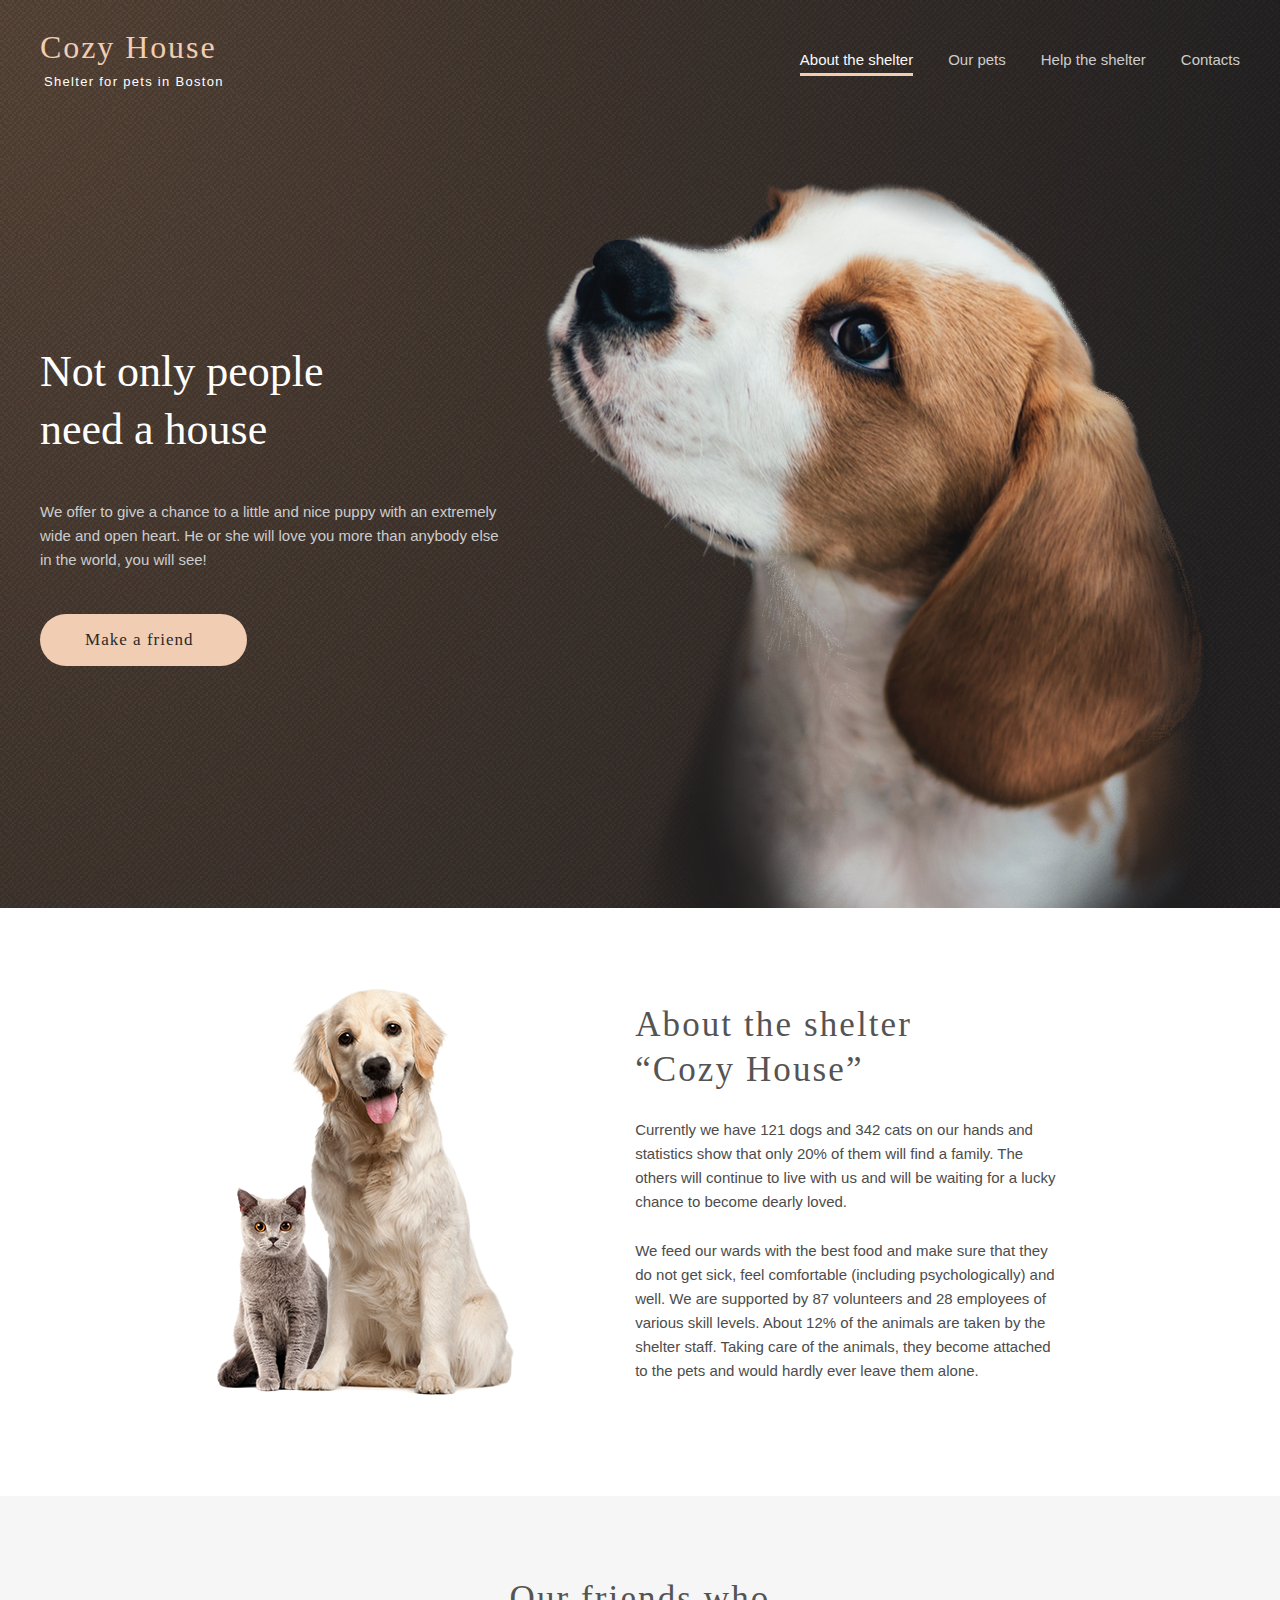
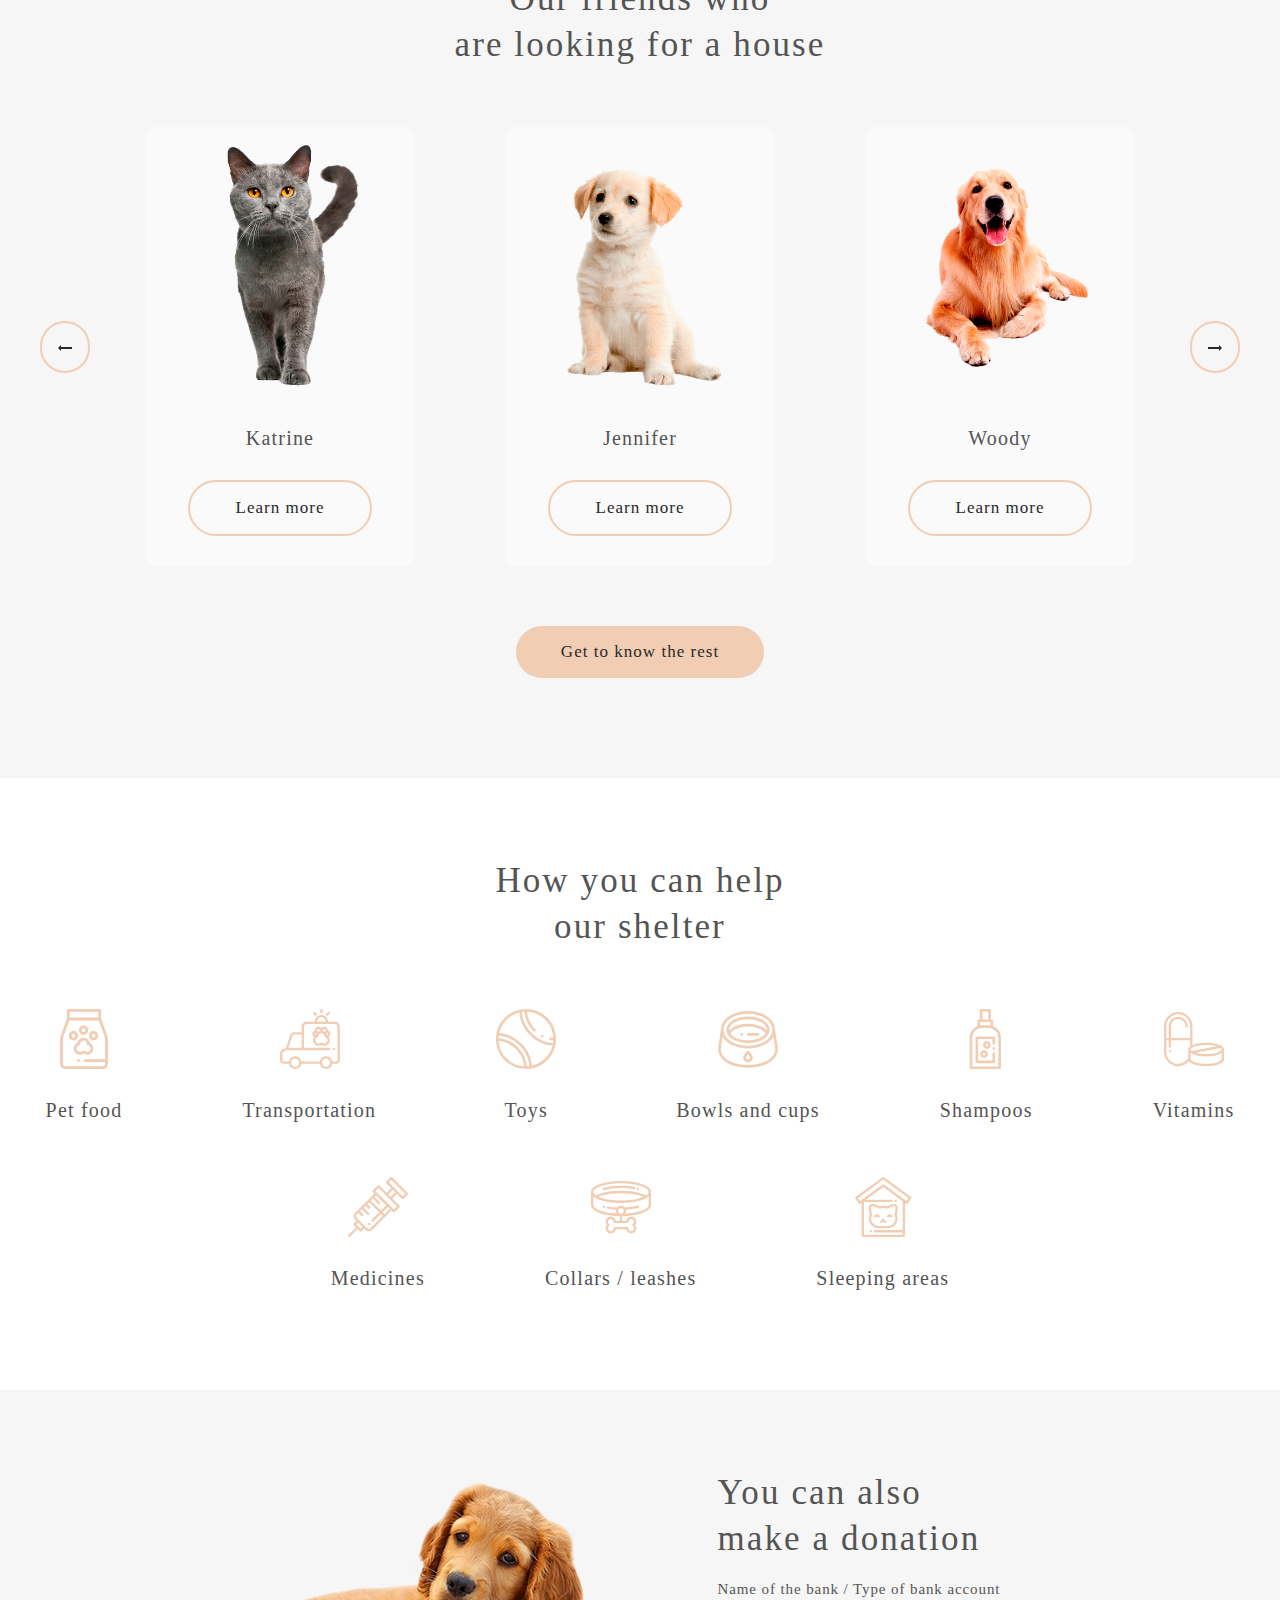
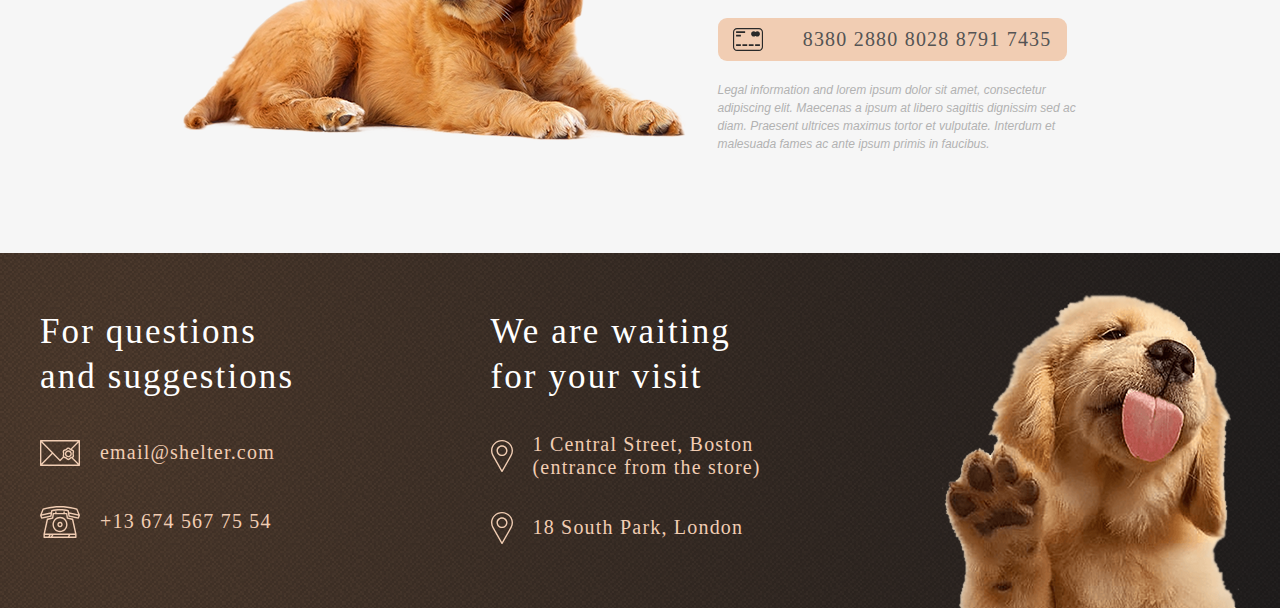
==== shelter/pages/main/index.html @ 2d8d52f0 "feat: add popup implementation" ====
<!DOCTYPE html>
<html lang="en">
  <head>
  	<meta charset="UTF-8">
    <meta http-equiv="X-UA-Compatible" content="IE=edge">
		<meta name="viewport" content="width=device-width, initial-scale=1.0">
		<title>Shelter</title>
		<link rel="stylesheet" href="./style.css">
		<link rel="icon" href="../../assets/icons/favicon-pets.ico">
	</head>
	<body>
		<div class="gradient__wrapper">
			<header class="header">
				<div class="wrapper">
					<div class="header__body">
						<div class="header__logo">
              <a href="#!" class="header__logo-link">
                <h1 class="header__title">Cozy House</h1>
                <p class="header__subtitle">Shelter for pets in Boston</p>
              </a>
						</div>
						<nav class="header__menu">
							<ul class="menu-list">
								<li class="menu__item">
									<a href="#" class="menu__link active">About the shelter</a>
								</li>
								<li class="menu__item">
									<a href="../pets/index.html" class="menu__link">Our pets</a>
								</li>
								<li class="menu__item">
									<a href="#help" class="menu__link">Help the shelter</a>
								</li>
								<li class="menu__item">
									<a href="#contacts" class="menu__link">Contacts</a>
								</li>
							</ul>
						</nav>
            <div class="header__burger">
              <span class="burger__line burger__line_first"></span>
              <span class="burger__line burger__line_second"></span>
              <span class="burger__line burger__line_third"></span>
            </div>
					</div>
				</div>
			</header>
      <section class="not-only">
        <div class="wrapper">
          <div class="not-only__body">
            <div class="not-only__content">
              <h2 class="not-only__title">Not only people<br>need a house</h2>
              <p class="not-only__descr">We offer to give a chance to a little and nice puppy with an extremely wide and open heart. 
                He or she will love you more than anybody else in the world, you will see!</p>
                <a href="#our-friends" class="not-only__button btn-link">Make a friend</a>
            </div>
            <img src="../../assets/images/not-only-puppy.png" alt="not-only-puppy" class="not-only__picture">
          </div>
        </div>
      </section>
    </div>	
		<section class="about">
			<div class="wrapper">
        <div class="about__body">
          <img src="../../assets/images/about-pets.png" alt="about-pets" class="about__picture">
          <div class="about__content">
            <h3 class="about__title">About the shelter<br>“Cozy House”</h3>
            <p class="about__descr first">Currently we have 121 dogs and 342 cats on our hands and statistics show that only 20% of them will find a family. The others will continue to live with us and will be waiting for a lucky chance to become dearly loved.</p>
            <p class="about__descr second">We feed our wards with the best food and make sure that they do not get sick, feel comfortable (including psychologically) and well. We are supported by 87 volunteers and 28 employees of various skill levels. About 12% of the animals are taken by the shelter staff. Taking care of the animals, they become attached to the pets and would hardly ever leave them alone.</p>
          </div>
        </div>
			</div>
		</section>
    <section class="our-friends" id="our-friends">
      <div class="wrapper">
        <div class="our-friends__content">
          <h3 class="our-friends__title">Our friends who<br>are looking for a house</h3>
          <div class="slider-container">
            <button class="arrow-btn arrow-left">
              <img src="../../assets/icons/arrow-left.svg" alt="arrow left">
            </button>
            <div class="cards-container">
              <div class="card">
                <img src="../../assets/images/pets/katrine.png" alt="Katrine" class="pets__img">
                <h4 class="card-name name">Katrine</h4>
                <button class="our-friends__learn-more">Learn more</button>
              </div>
              <div class="card">
                <img src="../../assets/images/pets/jennifer.png" alt="Jennifer" class="pets__img">
                <h4 class="card-name name">Jennifer</h4>
                <button class="our-friends__learn-more">Learn more</button>
              </div>
              <div class="card">
                <img src="../../assets/images/pets/woody.png" alt="Woody" class="pets__img">
                <h4 class="card-name name">Woody</h4>
                <button class="our-friends__learn-more">Learn more</button>
              </div>
            </div>
            <button class="arrow-btn arrow-right">
              <img src="../../assets/icons/arrow-right.svg" alt="arrow right">
            </button>
          </div>
          <a href="../pets/index.html" class="our-friends__know-rest btn-link">Get to know the rest</a>
        </div>
      </div>
    </section>
    <section class="help" id="help">
      <div class="wrapper">
        <div class="help__content">
          <h3 class="help__title">How you can help<br>our shelter</h3>
          <div class="help__list">
            <div class="help__item">
              <img src="../../assets/icons/pet-food.svg" alt="pet food" class="help__img">
              <h4 class="help__item-name name">Pet food</h4>
            </div>
            <div class="help__item">
              <img src="../../assets/icons/transportation.svg" alt="transportation" class="help__img">
              <h4 class="help__item-name name">Transportation</h4>
            </div>
            <div class="help__item">
              <img src="../../assets/icons/toys.svg" alt="toys" class="help__img">
              <h4 class="help__item-name name">Toys</h4>
            </div>
            <div class="help__item">
              <img src="../../assets/icons/bowls-and-cups.svg" alt="bowls and cups" class="help__img">
              <h4 class="help__item-name name">Bowls and cups</h4>
            </div>
            <div class="help__item">
              <img src="../../assets/icons/shampoos.svg" alt="shampoos" class="help__img">
              <h4 class="help__item-name name">Shampoos</h4>
            </div>
            <div class="help__item">
              <img src="../../assets/icons/vitamins.svg" alt="vitamins" class="help__img">
              <h4 class="help__item-name name">Vitamins</h4>
            </div>
            <div class="help__item">
              <img src="../../assets/icons/medicines.svg" alt="medicines" class="help__img">
              <h4 class="help__item-name name">Medicines</h4>
            </div>
            <div class="help__item">
              <img src="../../assets/icons/collars-leashes.svg" alt="collars leashes" class="help__img">
              <h4 class="help__item-name name">Collars / leashes</h4>
            </div>
            <div class="help__item">
              <img src="../../assets/icons/sleeping-area.svg" alt="sleeping area" class="help__img">
              <h4 class="help__item-name name">Sleeping areas</h4>
            </div>
          </div>
        </div>
      </div>
    </section>
    <section class="in-addition">
      <div class="wrapper">
        <div class="in-addition__body">
          <img src="../../assets/images/donation-dog.png" alt="donation dog" class="donation__img">
          <div class="in-addition__content">
            <h3 class="in-addition__title">You can also<br>make a donation</h3>
            <h5 class="in-addition__subtitle">Name of the bank / Type of bank account</h5>
            <div class="credit-card">
              <div class="card-icon"></div>
              <a href="#!" class="donation-link">
                <h4 class="card-number">8380 2880 8028 8791 7435</h4>
              </a>
            </div>
            <p class="in-addition__info">Legal information and lorem ipsum dolor sit amet, consectetur adipiscing elit. 
              Maecenas a ipsum at libero sagittis dignissim sed ac diam. Praesent ultrices maximus tortor et vulputate. 
              Interdum et malesuada fames ac ante ipsum primis in faucibus.</p>
          </div>
        </div>
      </div> 
    </section>
		<footer class="footer" id="contacts">
      <div class="wrapper">
        <div class="footer__body">
          <div class="footer__contacts">
            <h3 class="footer__title contacts-title">For questions and suggestions</h3>
            <a href="mailto:email@shelter.com" class="email-link">
              <div class="footer__mail">
                <img src="../../assets/icons/mail.svg" alt="mail" class="mail-icon">
                <h4 class="footer__text contacts-text">email@shelter.com</h4>
              </div>
            </a>
            <a href="tel:+136745677554" class="phone-link">
              <div class="footer__phone">
                <img src="../../assets/icons/phone.svg" alt="phone" class="phone-icon">
                <h4 class="footer__text contacts-text">+13 674 567 75 54</h4>
              </div>
            </a>
          </div>
          <div class="footer__locations">
            <h3 class="footer__title locations-title">We are waiting for your visit</h3>
            <a href="https://goo.gl/maps/8o9j8gD31PonARq38" target="_blank" class="map-link">
              <div class="footer__location">
                <img src="../../assets/icons/pin.svg" alt="pin" class="pin-icon">
                <h4 class="footer__text locations-text">1 Central Street, Boston<br>(entrance from the store)</h4>
              </div>
            </a>
            <a href="https://goo.gl/maps/yCRbkZn17jiMvZ5E9" target="_blank" class="map-link">
              <div class="footer__location">
                <img src="../../assets/icons/pin.svg" alt="pin" class="pin-icon">
                <h4 class="footer__text locations-text">18 South Park, London</h4>
              </div>
            </a>
          </div>
          <img src="../../assets/images/footer-puppy.png" alt="footer dog" class="footer__img">
        </div>
      </div>
		</footer>
    <div class="popup">
      <div class="popup__body">
        <div class="popup__img"></div>
        <div class="popup__content">
          <h3 class="popup__title"></h3>
          <h4 class="popup__subtitle"></h4>
          <h5 class="popup__text pet-descr"></h5>
          <ul class="popup__list pet-descr"></ul>
        </div>
        <button class="popup__close-btn"></button>
      </div>
    </div>
    <script src="../../js/burger.js"></script>
    <script src="../../js/pets.js"></script>
    <script src="../../js/popup.js"></script>
    <script src="./js/script.js"></script>
	</body>
</html>
---- shelter/pages/main/style.css ----
:root {
  --color-primary: #F1CDB3;
  --color-primary-light: #FDDCC4;
  --color-light-s: #FAFAFA;
  --color-light-l: #F6F6F6;
  --color-light-xl: #FFFFFF;
  --color-dark-s: #CDCDCD;
  --color-dark-m: #B2B2B2;
  --color-dark-l: #545454;
  --color-dark-xl: #4C4C4C;
  --color-dark-3xl: #292929;
  --color-black: #000000;
}

*, *::before, *::after, * {
  box-sizing: border-box;
  padding: 0;
  margin: 0;
}

html {
  scroll-behavior: smooth;
  /* overflow-y: scroll;
  overflow-y: overlay; */
}

.lock {
  overflow: hidden;
}

a {
  text-decoration: none;
}

ul {
  list-style: none;
}

.wrapper {
  max-width: 1280px;
  margin: 0 auto;
  padding: 0 40px;
}

.btn-link {
  font-family: 'Georgia', serif;
  font-style: normal;
  font-weight: 400;
  font-size: 17px;
  line-height: 130%;
  letter-spacing: 0.06em;
  padding: 15px 45px;
  border-radius: 100px;
}

/* Header styles start */

.gradient__wrapper {
  background: url(../../assets/images/texture.png), radial-gradient(100% 215.42% at 0% 0%, #5B483A 0%, #262425 100%), #211F20;
}

.header__body {
  display: flex;
  justify-content: space-between;
  align-items: center;
  padding-top: 30px;
  padding-bottom: 30px;
}

.header__logo {
  display: flex;
  flex-direction: column;
  justify-content: space-between;
}

.header__logo-link {
  transition: 0.5s ease-out;
}

.header__logo-link:active  .header__title{
  color: var(--color-dark-m);
  cursor: pointer;
  transition: 0.5s ease-out;
}

.header__title {
  font-family: 'Georgia', serif;
  font-style: normal;
  font-weight: 400;
  font-size: 32px;
  line-height: 110%;
  letter-spacing: 0.06em;
  color: var(--color-primary);
  margin-bottom: 10px;
}

.header__subtitle {
  font-family: 'Arial', sans-serif;
  font-style: normal;
  font-weight: 400;
  font-size: 13px;
  line-height: 115.5%;
  letter-spacing: 0.1em;
  color: var(--color-light-xl);
  padding-left: 4px;
}

.menu-list {
  display: flex;
  justify-content: space-between;
  column-gap: 35px;
}

.menu__link {
  font-family: 'Arial', sans-serif;
  font-style: normal;
  font-weight: 400;
  font-size: 15px;
  line-height: 160%;
  color: var(--color-dark-s);
  padding-bottom: 5px;
  transition: 0.5s ease-out;
}

.menu__link.active {
  border-bottom: 3px solid var(--color-primary);
  color: var(--color-light-s);
  cursor: default;
}

.header__burger {
  display: none;
  width: 30px;
  height: 22px;
  position: relative;
}

.burger__line {
  display: block;
  width: 100%;
  height: 2px;
  background-color: var(--color-primary);
  position: absolute;
  right: 0;
}

.burger__line_first {
  top: 0;
}

.burger__line_second {
  top: 50%;
  transform: translateY(-50%);
}

.burger__line_third {
  bottom: 0;
}

/* Header styles end */

/* Not only styles start */

.not-only__body {
  display: flex;
  justify-content: space-between;
  align-items: flex-start;
  gap: 42px;
  padding-top: 60px;
}

.not-only__content {
  max-width: 460px;
  display: flex;
  flex-direction: column;
  padding-top: 13.6%;
  gap: 42px;
}

.not-only__title {
  font-family: 'Georgia', serif;
  font-style: normal;
  font-weight: 400;
  font-size: 44px;
  line-height: 130%;
  color: var(--color-light-xl);
}

.not-only__descr {
  font-family: 'Arial', sans-serif;
  font-style: normal;
  font-weight: 400;
  font-size: 15px;
  line-height: 160%; 
  color: var(--color-dark-s);
}

.not-only__picture {
  width: 60%; 
  height: auto;
}

.not-only__button {
  color: var(--color-dark-3xl);
  background: var(--color-primary);
  max-width: 207px;
  white-space: nowrap;
  transition: 0.5s ease-out;
} 

.not-only__button:active {
  filter: contrast(120%);;
  cursor: pointer;
  transition: 0.5s ease-out;
}
/* Not only styles end */

/* About styles start */

.about {
  background: var(--color-light-xl);
}

.about__body {
  display: flex;
  justify-content: space-between;
  align-items: center;
  gap: 10%;
  padding-top: 80px;
  padding-bottom: 100px;
}

.about__picture {
  max-width: 100%;
  margin-left: 14.6%;
}

.about__content {
  display: flex;
  flex-direction: column;
  align-items: flex-start;
  margin-right: 14.6%;
  max-width: 430px;
}

.about__title {
  font-family: 'Georgia';
  font-style: normal;
  font-weight: 400;
  font-size: 35px;
  line-height: 130%;
  letter-spacing: 0.06em;
  color: var(--color-dark-l);
  margin-bottom: 25px;
}

.about__descr {
  font-family: 'Arial', sans-serif;
  font-style: normal;
  font-weight: 400;
  font-size: 15px;
  line-height: 160%;
  color: var(--color-dark-xl);
}

.first {
  margin-bottom: 25px;
}

/* About styles end */

/* Our friends styles start */

.our-friends {
  background: var(--color-light-l);
}

.our-friends__content {
  display: flex;
  flex-direction: column;
  justify-content: center;
  align-items: center;
  row-gap: 60px;
  padding-top: 80px;
  padding-bottom: 100px;
}

.our-friends__title {
  font-family: 'Georgia', serif;
  font-style: normal;
  font-weight: 400;
  font-size: 35px;
  line-height: 130%;
  letter-spacing: 0.06em;
  color: var(--color-dark-l);
  text-align: center;
}

.slider-container {
  display: flex;
  flex-wrap: wrap;
  justify-content: space-between;
  align-items: center;
  width: 100%;
}

.cards-container {
  display: flex;
  flex-wrap: wrap;
  justify-content: space-between;
  width: 82.5%;
}

.arrow-btn {
  width: 50px;
  height: 52px; 
  border: 2px solid var(--color-primary);
  background-color: transparent;
  border-radius: 100px;
  cursor: pointer;
  transition: 0.5s ease-out;
}

.arrow-btn:active {
  filter: contrast(120%);
}

.card {
  max-width: 270px;
  display: flex;
  flex-direction: column;
  align-items: center;
  background-color: var(--color-light-s);
  row-gap: 30px;
  border-radius: 9px;
  overflow: hidden;
  transition: 0.5s ease-out; 
  cursor: pointer;
}

.name {
  font-family: 'Georgia', serif;
  font-style: normal;
  font-weight: 400;
  line-height: 115%;
  letter-spacing: 0.06em;
  color: var(--color-dark-l);
}

.card-name {
  font-size: 20px;
}

.help__item-name {
  font-size: 20px;
}

.pets__img {
  max-width: 100%;
}

.our-friends__learn-more {
  /* width: 11.68rem;
  height: 3.25rem; */
  /* max-width: 187px;
  max-height: 52px; */
  text-align: center;
  padding: 15px 45px;
  border: 2px solid var(--color-primary);
  background-color: var(--color-light-s);
  font-family: 'Georgia', serif;
  font-style: normal;
  font-weight: 400;
  font-size: 17px;
  line-height: 130%;
  letter-spacing: 0.06em;
  border-radius: 100px;
  color: var(--color-dark-3xl);
  margin-bottom: 30px;
  cursor: pointer;
  transition: 0.5s ease-out;
}

.our-friends__know-rest {
  background: var(--color-primary);
  font-family: 'Georgia', serif;
  font-style: normal;
  font-weight: 400;
  font-size: 17px;
  line-height: 130%;
  letter-spacing: 0.06em;
  padding: 15px 45px;
  border-radius: 100px;
  color: var(--color-dark-3xl);
  transition: 0.5s ease-out;
}

.our-friends__learn-more:active,
.our-friends__know-rest:active {
  filter: contrast(120%);;
  cursor: pointer;
  transition: 0.5s ease-out;
}

/* Our friends styles end */

/* Help styles start */

.help {
  background: var(--color-light-xl);
}

.help__content {
  display: flex;
  flex-direction: column;
  justify-content: center;
  align-items: center;
  row-gap: 60px;
  padding-top: 80px;
  padding-bottom: 100px;
}

.help__title {
  font-family: 'Georgia', serif;
  font-style: normal;
  font-weight: 400;
  font-size: 35px;
  line-height: 130%;
  letter-spacing: 0.06em;
  color: var(--color-dark-l);
  text-align: center;
}

.help__list {
  display: flex;
  flex-wrap: wrap;
  justify-content: center;
  align-items: center;
  gap: 55px 120px;
}

.help__item {
  display: flex;
  flex-direction: column;
  align-items: center;
  row-gap: 30px;
  cursor: pointer;
  transition: 0.5s ease-out;
}

/* Help styles end */

/* In addition styles start */

.in-addition {
  background: var(--color-light-l);
}

.in-addition__body {
  display: flex;
  flex-wrap: wrap;
  justify-content: center;
  align-items: center;
  gap: 2.5%;
  padding: 80px 0 100px;
}

.donation__img {
 max-width: 100%;
}

.in-addition__content {
  display: flex;
  flex-wrap: wrap;
  flex-direction: column;
  gap: 20px;
  max-width: 380px;
}

.in-addition__title {
  font-family: 'Georgia', serif;
  font-style: normal;
  font-weight: 400;
  font-size: 35px;
  line-height: 130%;
  letter-spacing: 0.06em;
  color: var(--color-dark-l);
}

.in-addition__subtitle {
  font-family: 'Georgia', serif;
  font-style: normal;
  font-weight: 400;
  font-size: 15px;
  line-height: 110%;
  letter-spacing: 0.06em;
  color: var(--color-dark-l);
}

.credit-card {
  display: flex;
  justify-content: space-between;
  align-items: center;
  position: relative;
  background: var(--color-primary);
  border-radius: 9px;
  padding: 10px 15px;
  max-width: 349px;
  cursor: pointer;
  transition: 0.5s ease-out;
}
 
.card-icon::before {
  content: url(../../assets/icons/credit-card.svg);
  position: absolute;
  top: 10px;
  left: 15px;
}

.card-number {
  font-family: 'Georgia', serif;
  font-style: normal;
  font-weight: 400;
  font-size: 20px;
  line-height: 115%;
  letter-spacing: 0.06em;
  color: var(--color-dark-l);
  
}

.in-addition__info {
  font-family: 'Arial', sans-serif;
  font-style: italic;
  font-weight: 400;
  font-size: 12px;
  line-height: 150%;
  color: var(--color-dark-m);
}

/* In addition styles end */

/* Footer styles start */

.footer {
  background: url(../../assets/images/texture.png), radial-gradient(110.67% 538.64% at 5.73% 50%, #513D2F 0%, #1A1A1C 100%), #211F20 ;
}

.footer__body {
  display: flex;
  flex-wrap: wrap;
  justify-content: space-between;
  align-items: flex-start;
  padding-top: 40px;
}

.footer__contacts {
  display: flex;
  flex-direction: column;
  gap: 40px;
}

.footer__title {
  font-family: 'Georgia', serif;
  font-style: normal;
  font-weight: 400;
  font-size: 35px;
  line-height: 130%;
  letter-spacing: 0.06em;
  color: var(--color-light-xl);
  padding-top: 16px;
  max-width: 280px;
}

.footer__mail,
.footer__phone,
.footer__location {
  display: flex;
  justify-content: flex-start;
  align-items: center;
  column-gap: 20px;
  transition: 0.5s ease-out;
}

.footer__text {
  font-family: 'Georgia', serif;
  font-style: normal;
  font-weight: 400;
  font-size: 20px;
  line-height: 115%;
  letter-spacing: 0.06em;
  color: var(--color-primary);
}

.footer__locations {
  display: flex;
  flex-direction: column;
  row-gap: 33px;
}

.email-link,
.phone-link,
.map-link {
  transition: 0.5s ease-out;
}

.email-link:active .footer__mail,
.phone-link:active .footer__phone,
.map-link:active .footer__location {
  filter: sepia(60%) brightness(1.5);
  cursor: pointer;
  transition: 0.5s ease-out;
}

/* Footer styles end */

/* Popup styles start */

.popup {
  display: none; 
  position: fixed;
  width: 100%;
  height: 100%;
  left: 0;
  top: 0;
  background: rgba(41, 41, 41, 0.6);
}

.popup.active {
  display: block;
}

.popup__body {
  display: flex;
  justify-content: space-between;
  gap: 29px;
  max-width: 900px;
  max-height: 500px;
  margin: 25vh auto;
  background: var(--color-light-s);
  border-radius: 9px;
  box-shadow: 0px 2px 35px 14px rgba(13, 13, 13, 0.04);
  position: relative;
}

.popup__content {
  display: flex;
  flex-direction: column;
  padding: 50px 20px 88px 0;
}

.popup__img {
  max-width: 100%;
}

.popup__img img{
  border-radius: 9px 0 0 9px;
}

.popup__title {
  font-family: 'Georgia', serif;
  font-style: normal;
  font-weight: 400;
  font-size: 35px;
  line-height: 130%;
  letter-spacing: 0.06em;
  color: var(--color-black);
  margin-bottom: 9px;
}

.popup__subtitle {
  font-family: 'Georgia', serif;
  font-style: normal;
  font-weight: 400;
  font-size: 20px;
  line-height: 115%;
  letter-spacing: 0.06em;
  color: var(--color-black);
  margin-bottom: 41px;
}

.pet-descr {
  font-family: 'Georgia', serif;
  font-style: normal;
  font-weight: 400;
  font-size: 15px;
  line-height: 110%;
  letter-spacing: 0.06em;
  color: var(--color-black);
}

.popup__text {
  margin-bottom: 41px;
}

.popup__list {
  padding-left: 15px;
}

.popup__list-item {
  position: relative;
  margin-bottom: 12px;
}

.popup__list-item::before {
  content: "";
  position: absolute;
  width: 4px;
  height: 4px;
  top: 6px;
  left: -15px;
  background: var(--color-primary);
  border-radius: 100%;
}

.popup__list-item span {
  font-family: 'Georgia', serif;
  font-style: normal;
  font-weight: 700;
  font-size: 15px;
  line-height: 110%;
  letter-spacing: 0.06em;
  color: var(--color-black);
}

.popup__close-btn {
  position: absolute;
  width: 52px;
  height: 52px;
  top: -52px;
  right: -42px;
  border: 2px solid var(--color-primary);
  border-radius: 100px;
  cursor: pointer;
  background: transparent;
  transition: 0.5s ease-out;
}

.popup__close-btn::before {
  content: "";
  position: absolute;
  width: 16px;
  height: 2px;
  top: 23px;
  left: 16px;
  background: var(--color-dark-3xl);
  transform: rotate(45deg);
}

.popup__close-btn::after {
  content: "";
  position: absolute;
  width: 16px;
  height: 2px;
  top: 23px;
  left: 16px;
  background: var(--color-dark-3xl);
  transform: rotate(-45deg);
}

/* Popup styles end */

/* Hover styles start */

@media (hover: hover) {
  /* Header styles */

  .header__logo-link:hover {
    transform: scale(1.1);
    opacity: 0.9;
  }

  .menu__link:hover {
    color: var(--color-light-s);
  }

  /* Not only styles */

  .not-only__button:hover {
    background: var(--color-primary-light);
  }

  /* Our friends styles */

  .card:hover .our-friends__learn-more {
    border-color: var(--color-light-s);
    background: var(--color-primary-light);
  }

  .card:hover {
    box-shadow: 0px 2px 35px 14px rgba(13, 13, 13, 0.04);
    background: var(--color-light-xl);
  }

  .our-friends__know-rest:hover {
    background: var(--color-primary-light);
  }

  .arrow-btn:hover {
    border-color: var(--color-primary-light);
    background: var(--color-primary-light);
  }

  /* Help styles */

  .help__item:hover {
    transform: scale(1.3);
  }

  /* In addition styles */

  .credit-card:hover {
    background: var(--color-primary-light);
  }

  /* Footer styles */

  .email-link:hover,
  .phone-link:hover,
  .map-link:hover {
    transform: scale(1.1);
    opacity: 0.9;
  }

  /* Popup styles */

  .popup__close-btn:hover {
    background: var(--color-primary);
    transform: rotate(-90deg);
  }
}

/* Hover styles end */

@media screen and (max-width: 1094px) {
  /* Our friends styles */

  .card:nth-child(n+3) {
    display: none;
  }
}

@media screen and (max-width: 988px) {
  /* In addition styles */

  .in-addition__body {
    flex-direction: column;
    gap: 60px;
  }

  .donation__img {
    order: 2;
  }

  .in-addition__content {
    max-width: 380px;
    order: 1;
  }
}

@media screen and (max-width: 800px) { 
  .wrapper {
    padding: 0 30px;
  }

  /* Not only styles */

  .not-only__body {
    flex-direction: column;
    align-items: center;
    gap: 100px;
    padding-top: 30px;
  }

  .not-only__content {
    padding-top: 0;
  }

  .not-only__button {
    margin: 0 auto;
  }

  .not-only__picture {
    width: 100%;
    padding-left: 140px;
  }

  /* About styles */

  .about__body {
    flex-direction: column;
    justify-content: center;
    align-items: center;
    gap: 80px;
  }

  .about__picture {
    margin-left: 0;
    order: 2;
  }
  
  .about__content {
    margin-right: 0;
    order: 1;
  }

  /* Help styles */

  .help__list {
    max-width: 630px;
    justify-content: center;
    align-items: center;
    gap: 55px 60px;
  }

  .help__item {
    min-width: 170px;
  }

  /* Footer styles */

  .footer__body {
    justify-content: center;
    padding-top: 30px;
    gap: 60px;
  }

  .footer__title {
    padding-top: 0;
  }
}

@media screen and (max-width: 767px) { 
  /* Header styles */

  .header__burger {
    display: block;
    cursor: pointer;
    transition: transform 0.5s ease;
    z-index: 10;
  }

  .header__burger.active {
    transform: rotate(-90deg);
  }

  .header__menu {
    width: 320px;
    height: 100%;
    position: fixed;
    top: 0;
    right: 0;
    z-index: 10;
    transform: translateX(100%);
    background: var(--color-dark-3xl);
    /* background: rgba(41, 41, 41, 0.6); */
    transition: all 0.6s ease;
  }

  .header__menu.active {
    /* background: rgba(41, 41, 41, 0.6); */
    transform: translateX(0);
  }

  .menu-list {
    flex-direction: column;
    align-items: center;
    height: 100%;
    gap: 40px;
    padding: 248px 39px;
  }

  .menu__link {
    font-size: 32px;
    padding-bottom: 0;
  }
}

@media screen and (max-width: 462px) { 
  /* Help styles */
  .help__content {
    padding: 42px 0;
    gap: 42px;
  }

  .help__title {
    font-size: 25px;
  }

  .help__list {
    max-width: 290px;
    justify-content: flex-start;
    gap: 30px;
  }

  .help__item {
    min-width: 130px;
    gap: 20px;
  }

  .help__img {
    max-width: 50px;
    max-height: 50px;
  }

  .help__item-name {
    font-size: 15px;
  }

  /* Footer styles */

  .footer__body {
    align-items: center;
    justify-content: center;
    gap: 44px;
  }

  .footer__contacts {
    align-items: center;
    gap: 40px;
  }

  .footer__locations {
    gap: 40px;
  }

  .footer__title {
    text-align: center;
    font-size: 25px;
  }
  
  .locations-title {
    margin-left: 9px;
  }

  .footer__img {
    max-width: 260px;
  }
  
}

@media screen and (max-width: 404px) {
  /* Not only styles */

  .not-only__body {
    gap: 105px;
  }

  .not-only__title  {
    font-size: 25px;
    letter-spacing: 0.06em;
    text-align: center;
  }

  .not-only__descr  {
    text-align: center;
  }

  .not-only__picture {
    padding-left: 40px;
  }

  /* About styles */

  .about__body {
    padding: 42px 0;
    gap: 42px;
  }

  .about__content {
    align-items: center;
  }

  .about__title {
    font-size: 25px;
    text-align: center;
  }

  .about__descr {
    text-align: justify;
    padding: 0 15px;
  }

  .first {
    margin-bottom: 22px;
  }

  .about__picture {
    padding: 0 20px;
  }

  /* Our friends styles */

  .our-friends__content {
    padding: 42px 0;
    gap: 41px;
  }

  .our-friends__title {
    font-size: 25px;
  }

  .slider-container {
    padding: 0 15px;
    justify-content: center;
  }

  .cards-container {
    width: 100%;
    order: 1;
  }

  .arrow-btn {
    order: 2;
    margin: 20px 40px 0 40px;
  }

  /* In addition styles */

  .in-addition__body {
    padding: 42px 0;
    gap: 42px;
  }

  .in-addition__title {
    text-align: center;
    font-size: 25px;
  }

  .in-addition__subtitle {
    text-align: center;
    line-height: 160%;
    letter-spacing: 0;
  }

  .in-addition__info {
    text-align: justify;
    padding: 0 10px;
  }

  .credit-card {
    max-width: 281px;
    margin: 0 9px;
    padding: 13px 15px;
  }

  .card-icon::before {
    top: 7px;
  }
  
  .card-number {
    font-size: 15px;
    line-height: 110%;
  }

  .donation__img {
    padding: 0 20px;
  }

  /* Footer styles */

  .footer__body {
    flex-direction: column;
    align-items: center;
    justify-content: center;
  }
}

@media screen and (max-width: 325px) { 
  .wrapper {
    padding: 0 10px;
  }

  /* Header styles */
  .header__body {
    padding: 30px 10px;
  }

  /* Our friends styles */

  .our-friends__title {
    max-width: 300px;
    font-size: 25px;
  }

  .card:nth-child(n+2) {
    display: none;
  }
}
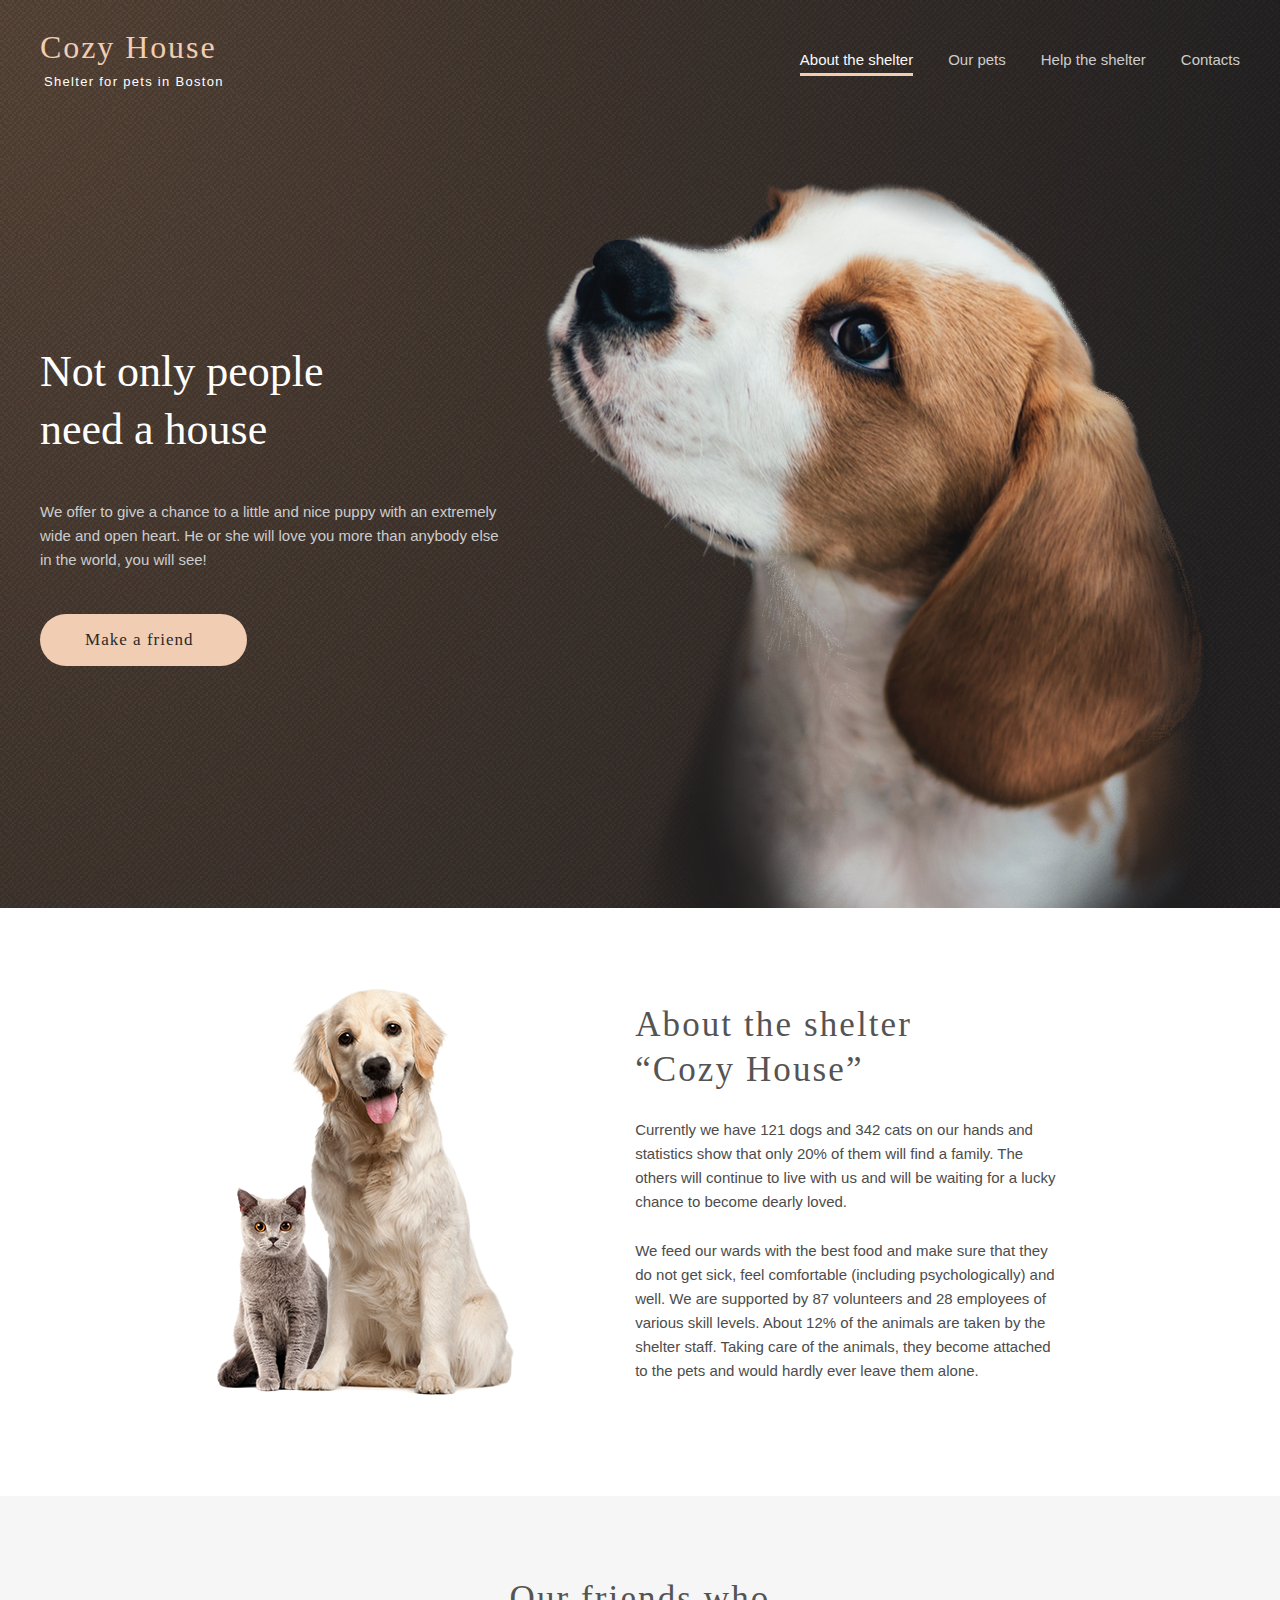
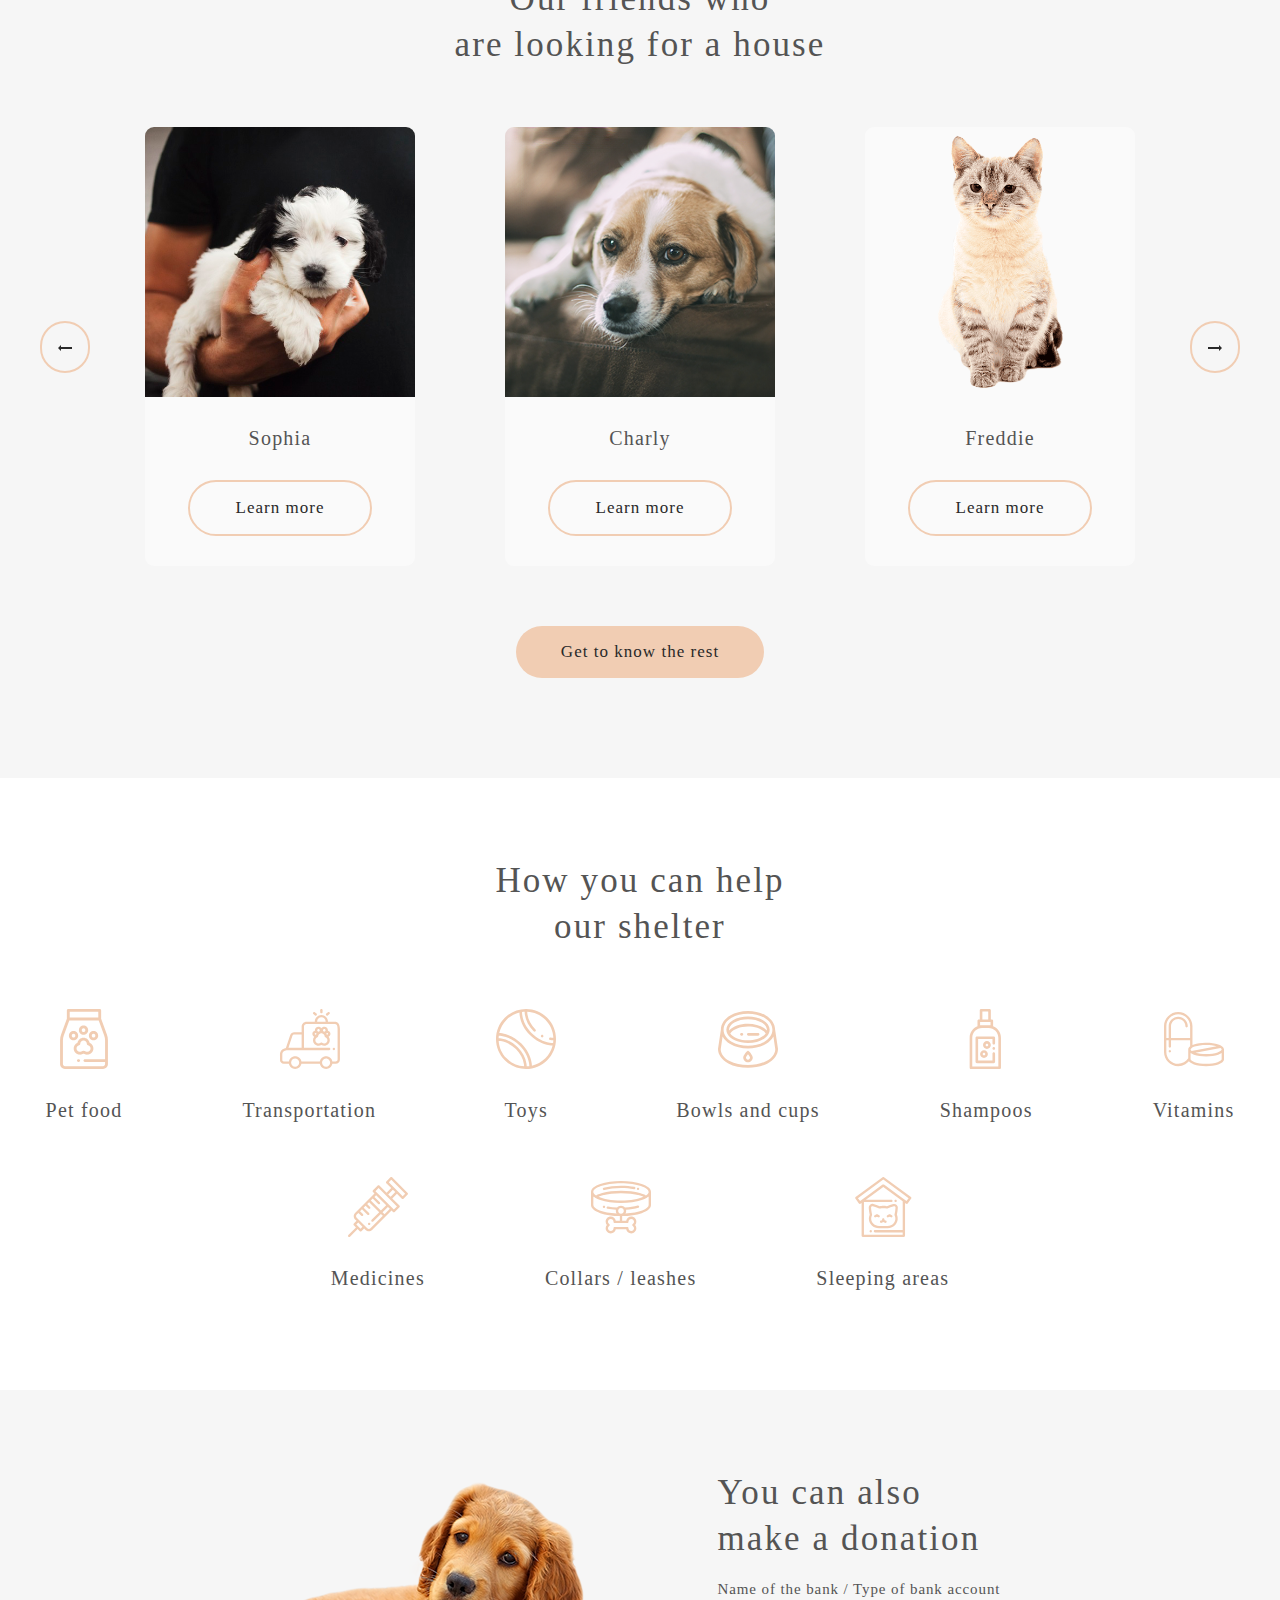
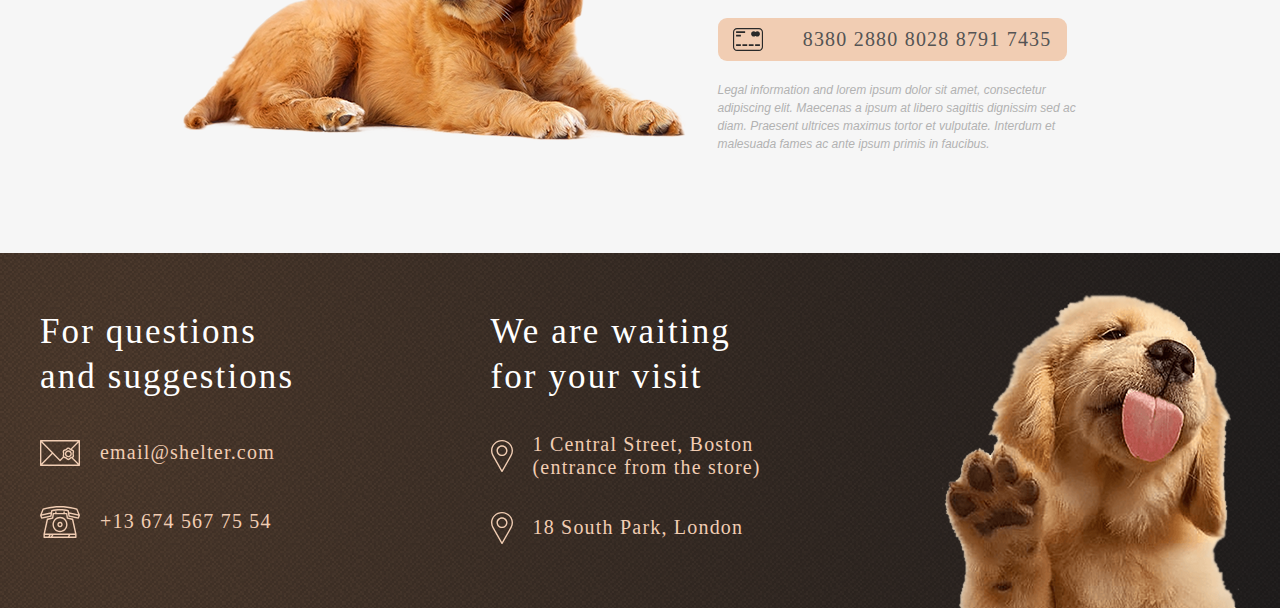
==== commit 48622497: "feat: draft slider commit" ====
--- a/shelter/pages/main/index.html
+++ b/shelter/pages/main/index.html
@@ -219,6 +219,8 @@
     <script src="../../js/burger.js"></script>
     <script src="../../js/pets.js"></script>
     <script src="../../js/popup.js"></script>
-    <script src="./js/script.js"></script>
+    <script src="../../js/slider.js"></script>
+    <!-- <script src="./js/script.js"></script> -->
+    <!-- <script type="module" src="../../js/index.js"></script> -->
 	</body>
 </html>--- a/shelter/pages/main/style.css
+++ b/shelter/pages/main/style.css
@@ -630,16 +630,19 @@
 }
 
 .popup__body {
+  --height: 500px;
+  --width: 900px;
   display: flex;
   justify-content: space-between;
   gap: 29px;
-  max-width: 900px;
-  max-height: 500px;
-  margin: 25vh auto;
+  width: var(--width);
+  min-height: var(--height);
   background: var(--color-light-s);
   border-radius: 9px;
   box-shadow: 0px 2px 35px 14px rgba(13, 13, 13, 0.04);
-  position: relative;
+  position: fixed;
+  top: calc(50vh - var(--height) / 2);
+  left: calc(50vw - var(--width) / 2);
 }
 
 .popup__content {
@@ -648,12 +651,10 @@
   padding: 50px 20px 88px 0;
 }
 
-.popup__img {
-  max-width: 100%;
-}
-
 .popup__img img{
   border-radius: 9px 0 0 9px;
+  width: 500px;
+  height: 500px;
 }
 
 .popup__title {
@@ -699,6 +700,10 @@
 .popup__list-item {
   position: relative;
   margin-bottom: 12px;
+}
+
+.popup__list-item:last-child {
+  margin-bottom: 0;
 }
 
 .popup__list-item::before {
@@ -836,6 +841,40 @@
 
   .card:nth-child(n+3) {
     display: none;
+  }
+
+  /* Popup styles */
+
+  .popup__body {
+    --width: 630px;
+    --height: 350px;
+    gap: 10px
+  }
+
+  .popup__img img{
+    width: 350px;
+    height: 350px;
+  }
+
+  .popup__content {
+    padding: 10px 9px 37px 0;
+  }
+
+  .popup__subtitle {
+    margin-bottom: 20px;
+  }
+
+  .popup__text {
+    font-size: 13px;
+    margin-bottom: 20px;
+  }
+
+  .popup__list-item {
+    margin-bottom: 5px;
+  }
+
+  .popup__list-item:last-child {
+    margin-bottom: 0;
   }
 }
 
@@ -973,6 +1012,31 @@
     font-size: 32px;
     padding-bottom: 0;
   }
+
+  /* Popup styles */
+
+  .popup__body {
+    --width: 240px;
+    --height: 341px;
+    /* gap: 10px; */
+  }
+
+  .popup__img img {
+    display: none;
+  }
+
+  .popup__content {
+    padding: 10px;
+  }
+
+  .popup__text {
+    text-align: justify;
+    margin-bottom: 24px;
+  } 
+
+  .popup__close-btn {
+    right: -30px;
+  }
 }
 
 @media screen and (max-width: 462px) { 
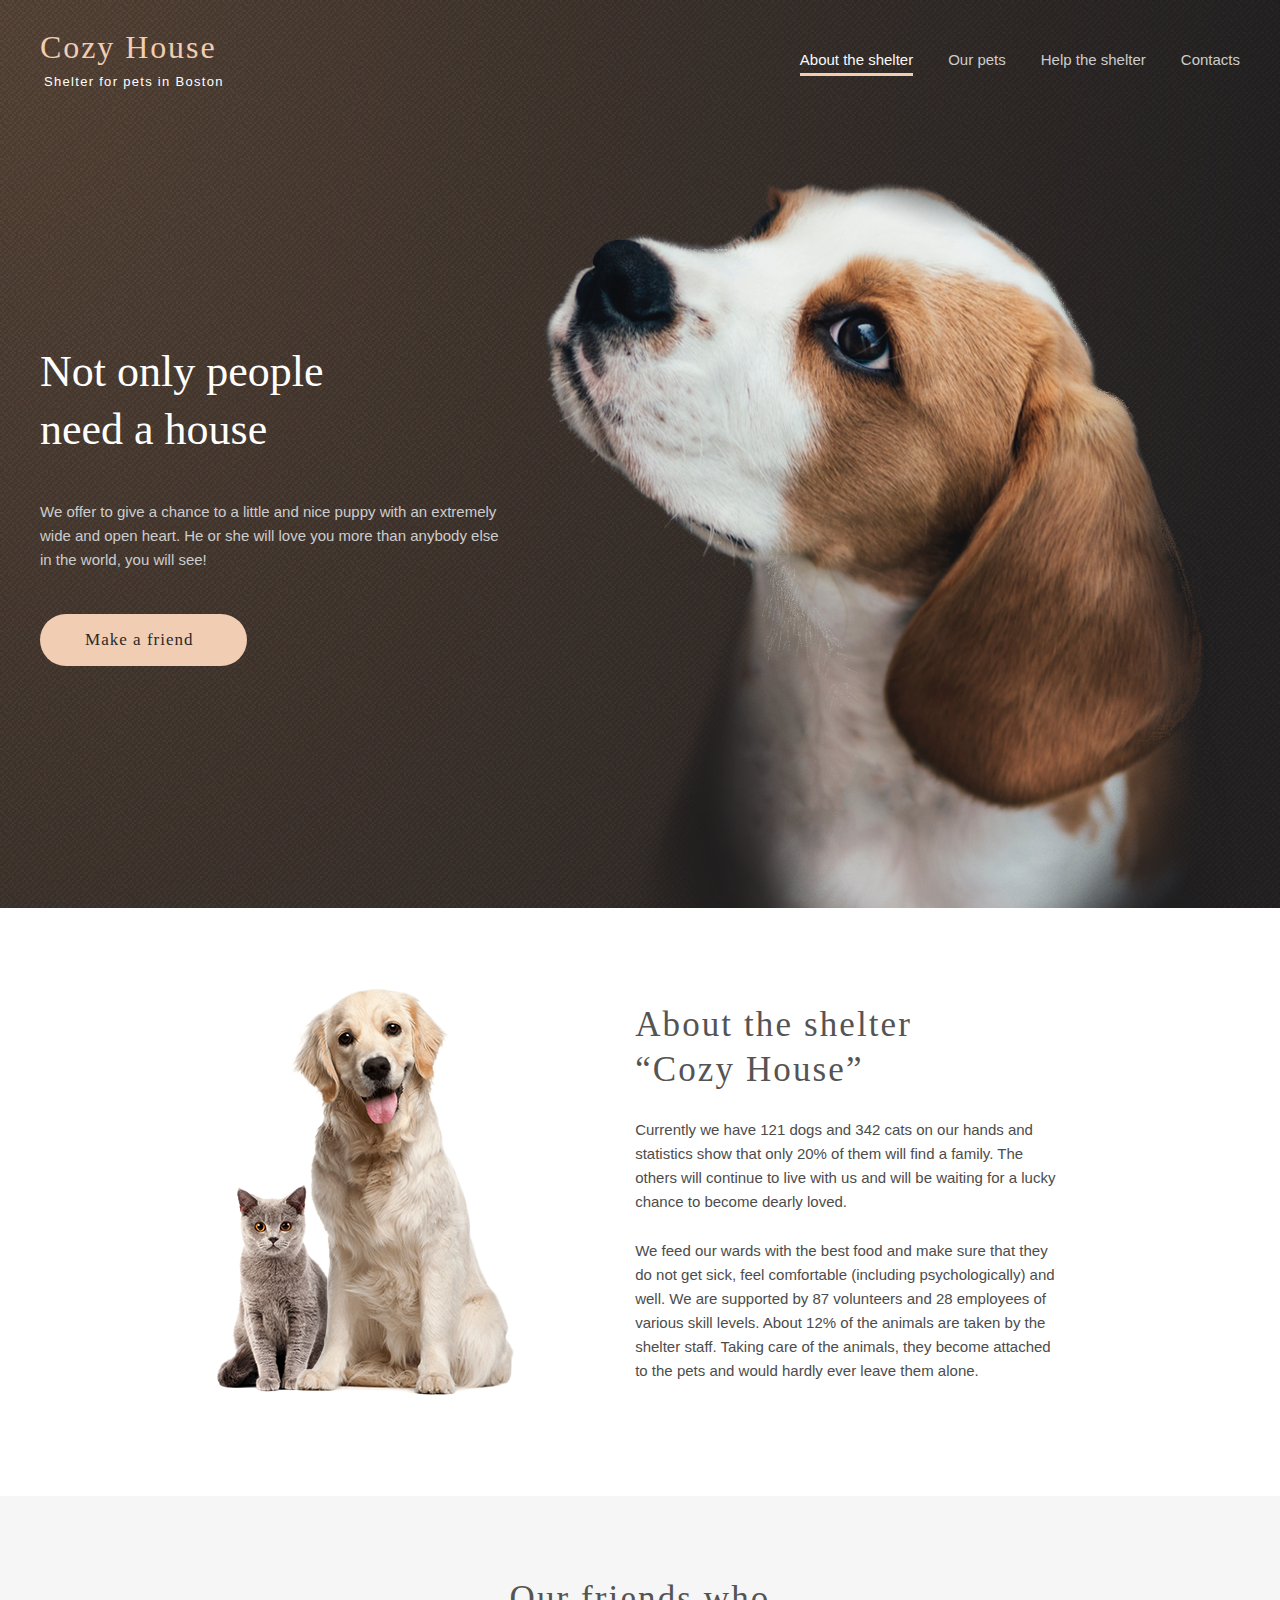
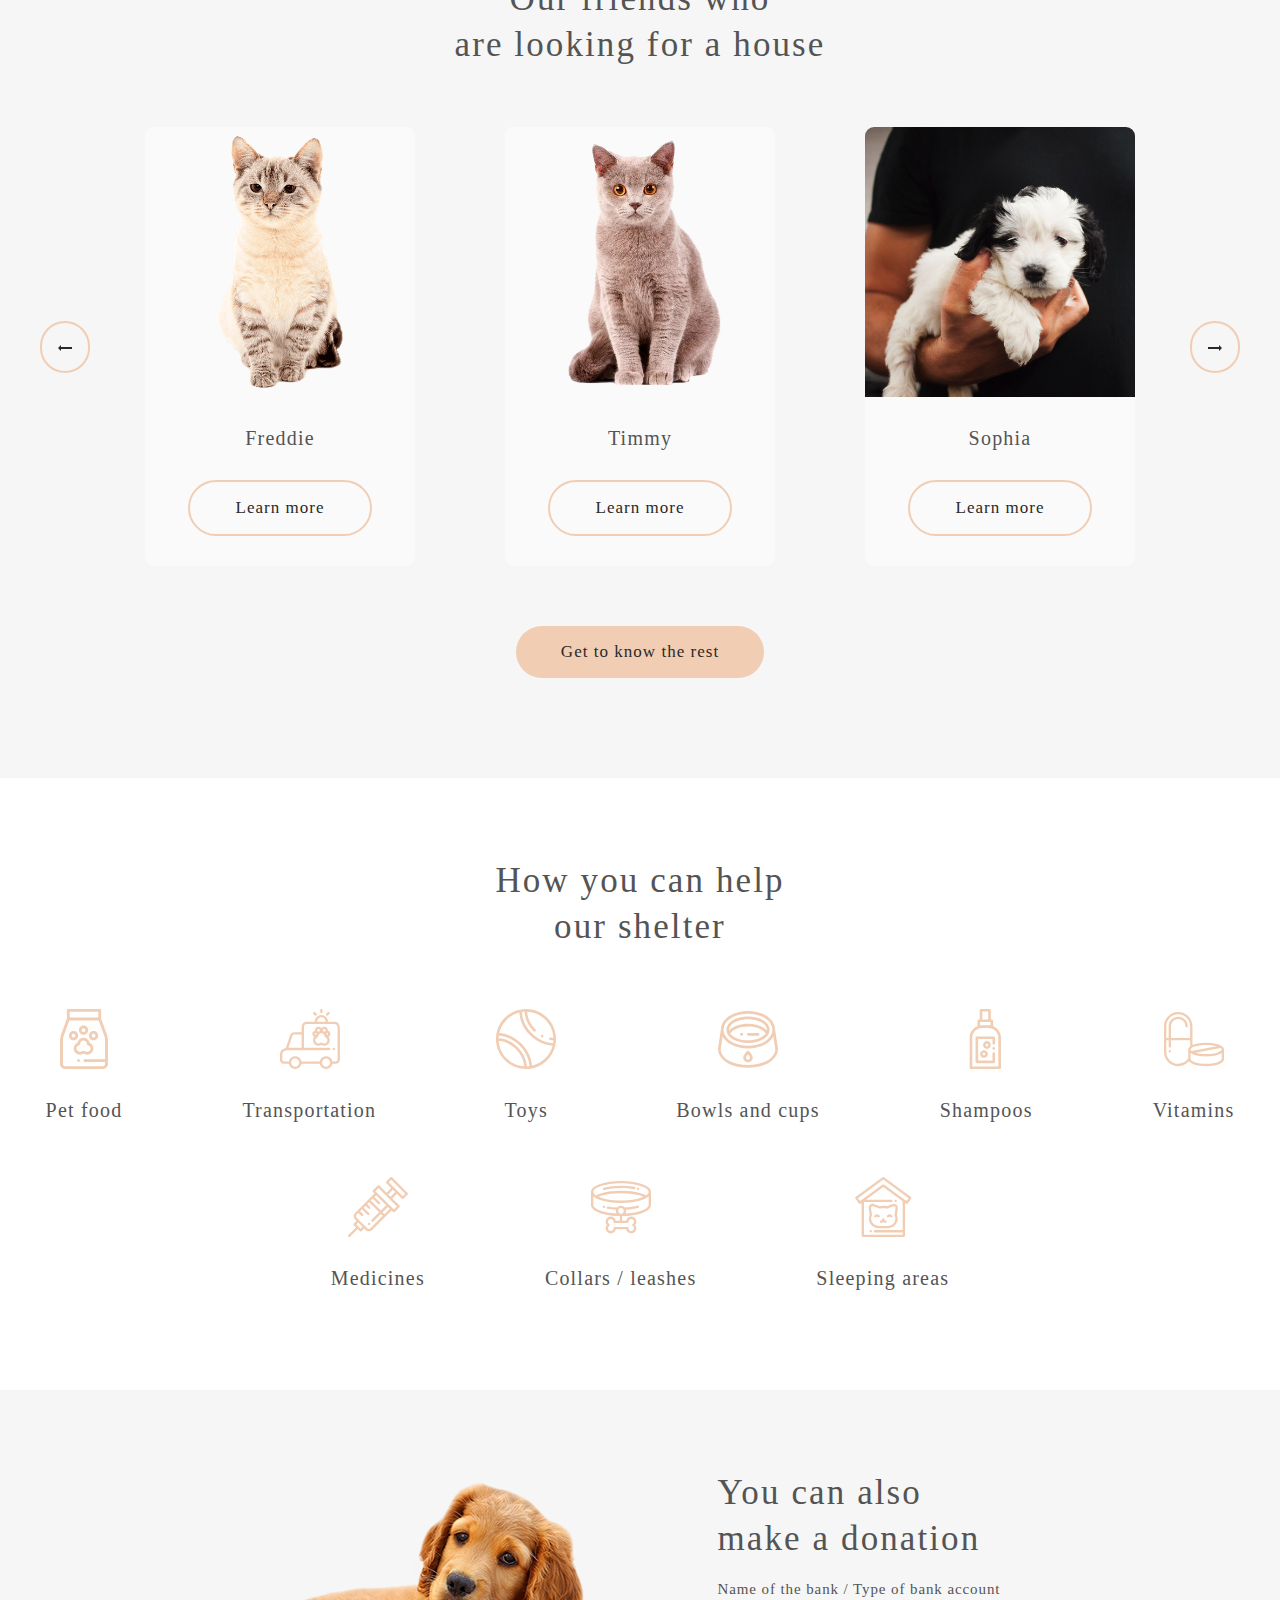
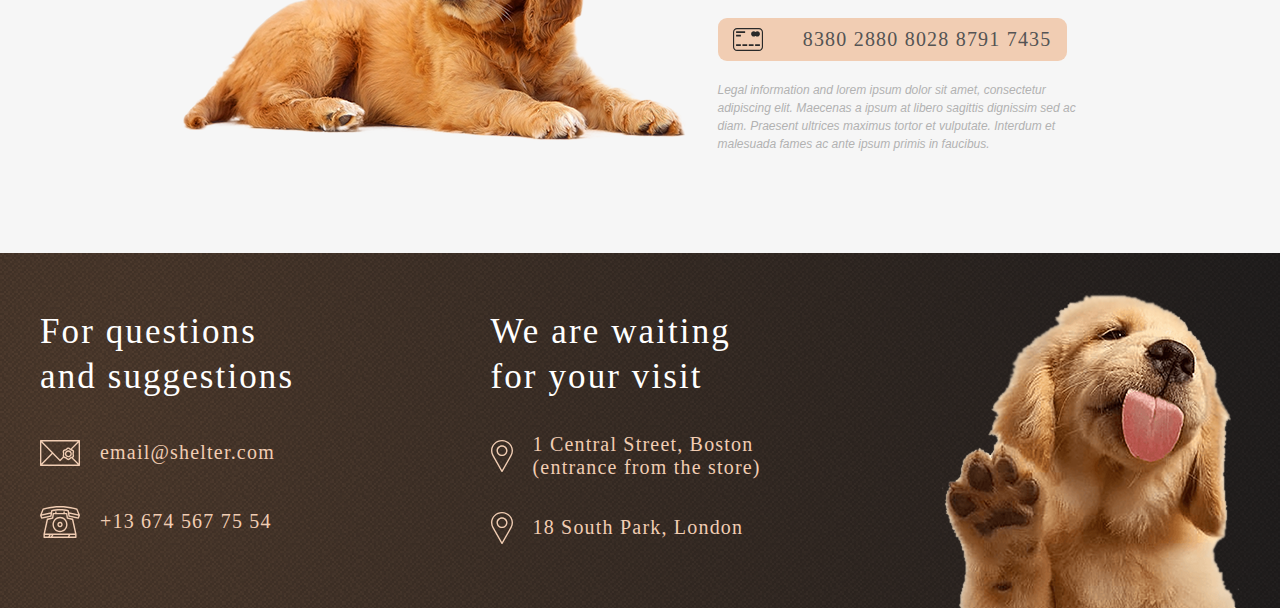
==== commit 6e69124e: "feat: add slider" ====
--- a/shelter/pages/main/index.html
+++ b/shelter/pages/main/index.html
@@ -9,6 +9,7 @@
 		<link rel="icon" href="../../assets/icons/favicon-pets.ico">
 	</head>
 	<body>
+    
 		<div class="gradient__wrapper">
 			<header class="header">
 				<div class="wrapper">
@@ -19,27 +20,30 @@
                 <p class="header__subtitle">Shelter for pets in Boston</p>
               </a>
 						</div>
-						<nav class="header__menu">
-							<ul class="menu-list">
-								<li class="menu__item">
-									<a href="#" class="menu__link active">About the shelter</a>
-								</li>
-								<li class="menu__item">
-									<a href="../pets/index.html" class="menu__link">Our pets</a>
-								</li>
-								<li class="menu__item">
-									<a href="#help" class="menu__link">Help the shelter</a>
-								</li>
-								<li class="menu__item">
-									<a href="#contacts" class="menu__link">Contacts</a>
-								</li>
-							</ul>
-						</nav>
+            <div class="header__nav">
+              <nav class="header__menu">
+                <ul class="menu-list">
+                  <li class="menu__item">
+                    <a href="#" class="menu__link active">About the shelter</a>
+                  </li>
+                  <li class="menu__item">
+                    <a href="../pets/index.html" class="menu__link">Our pets</a>
+                  </li>
+                  <li class="menu__item">
+                    <a href="#help" class="menu__link">Help the shelter</a>
+                  </li>
+                  <li class="menu__item">
+                    <a href="#contacts" class="menu__link">Contacts</a>
+                  </li>
+                </ul>
+              </nav>
+            </div>
             <div class="header__burger">
               <span class="burger__line burger__line_first"></span>
               <span class="burger__line burger__line_second"></span>
               <span class="burger__line burger__line_third"></span>
-            </div>
+            
+          </div>
 					</div>
 				</div>
 			</header>
@@ -217,7 +221,8 @@
       </div>
     </div>
     <script src="../../js/burger.js"></script>
-    <script src="../../js/pets.js"></script>
+    <!-- <script src="../../js/common.js"></script> -->
+    <script src="../../js/pets.js" ></script>
     <script src="../../js/popup.js"></script>
     <script src="../../js/slider.js"></script>
     <!-- <script src="./js/script.js"></script> -->
--- a/shelter/pages/main/style.css
+++ b/shelter/pages/main/style.css
@@ -740,6 +740,13 @@
   transition: 0.5s ease-out;
 }
 
+.popup__close-btn:active,
+.popup__close-btn:focus {
+  filter: contrast(120%);
+  cursor: pointer;
+  transition: 0.5s ease-out;
+}
+
 .popup__close-btn::before {
   content: "";
   position: absolute;
@@ -982,6 +989,15 @@
     transform: rotate(-90deg);
   }
 
+  .header__nav.active {
+    position: fixed;
+    width: 100vw;
+    height: 100vh;
+    left: 0;
+    top: 0;
+    background: rgba(41, 41, 41, 0.6);
+  }
+
   .header__menu {
     width: 320px;
     height: 100%;
@@ -991,12 +1007,10 @@
     z-index: 10;
     transform: translateX(100%);
     background: var(--color-dark-3xl);
-    /* background: rgba(41, 41, 41, 0.6); */
     transition: all 0.6s ease;
   }
 
   .header__menu.active {
-    /* background: rgba(41, 41, 41, 0.6); */
     transform: translateX(0);
   }
 
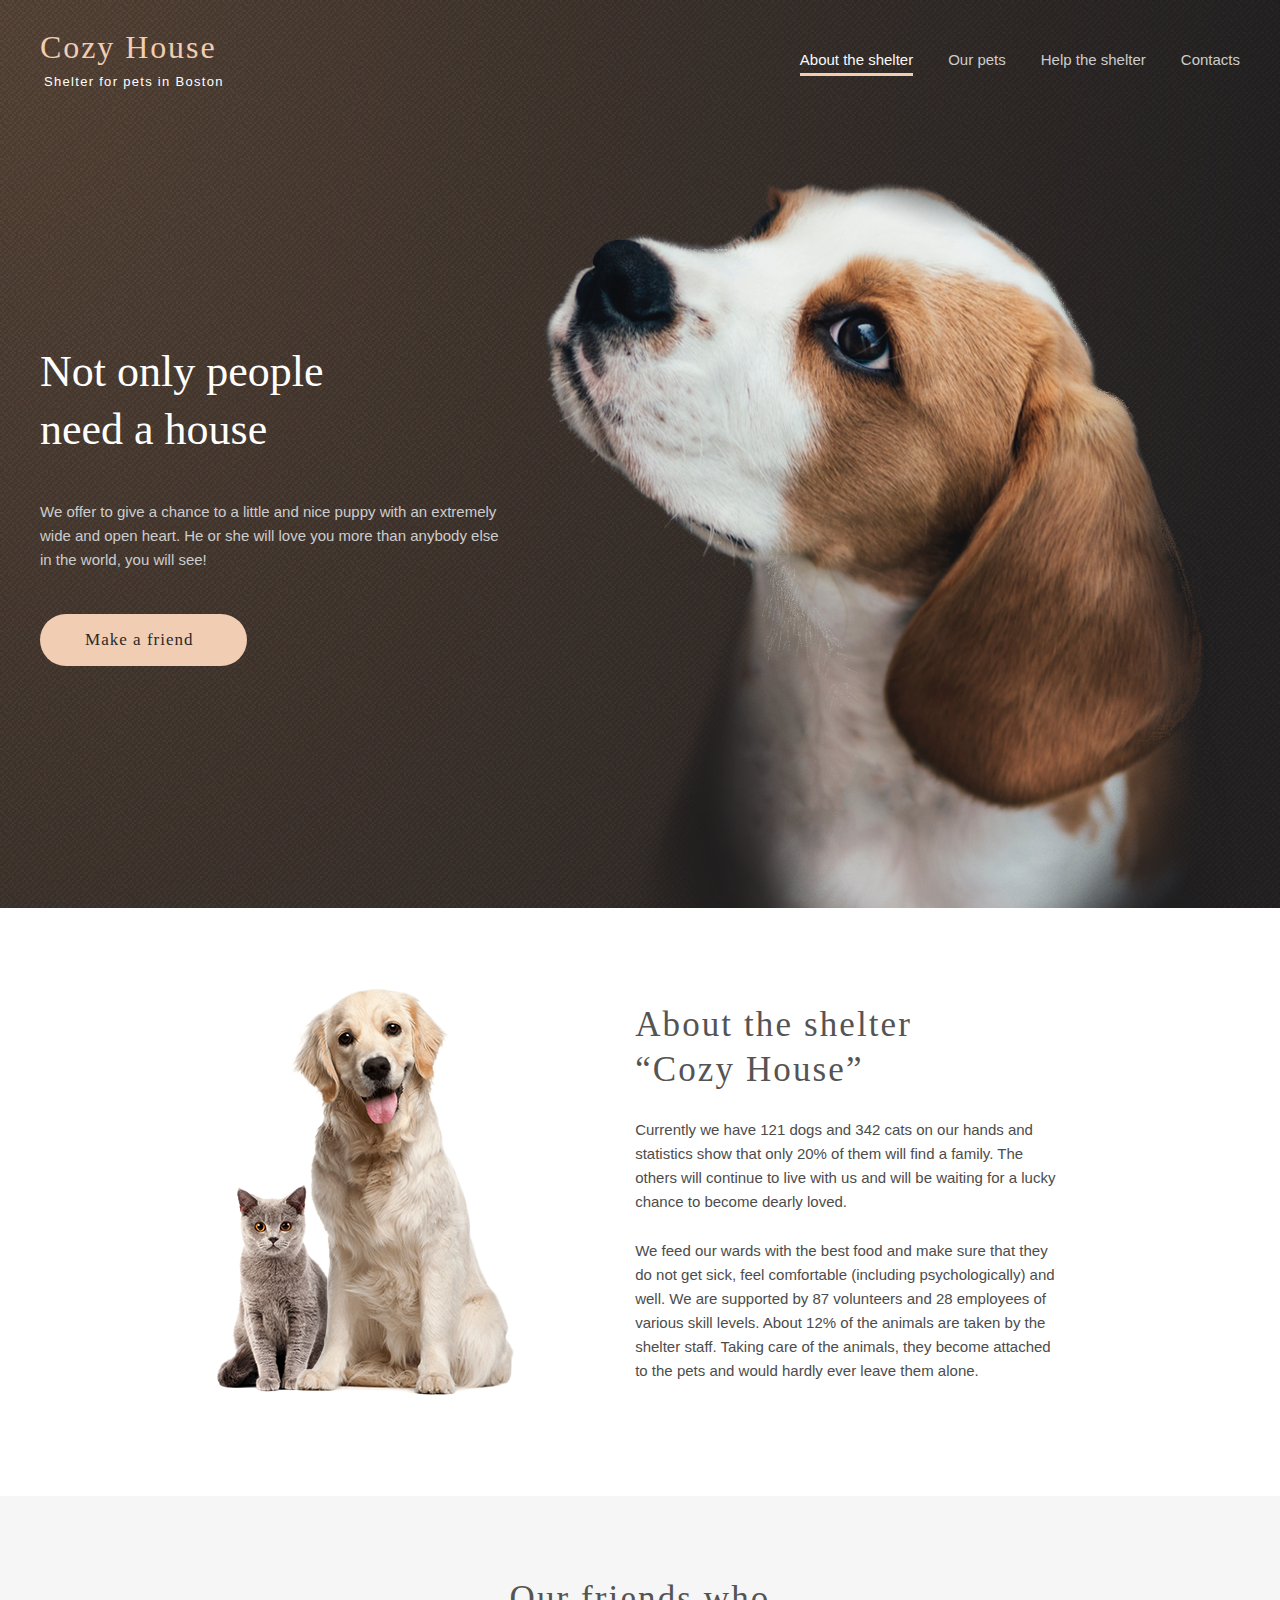
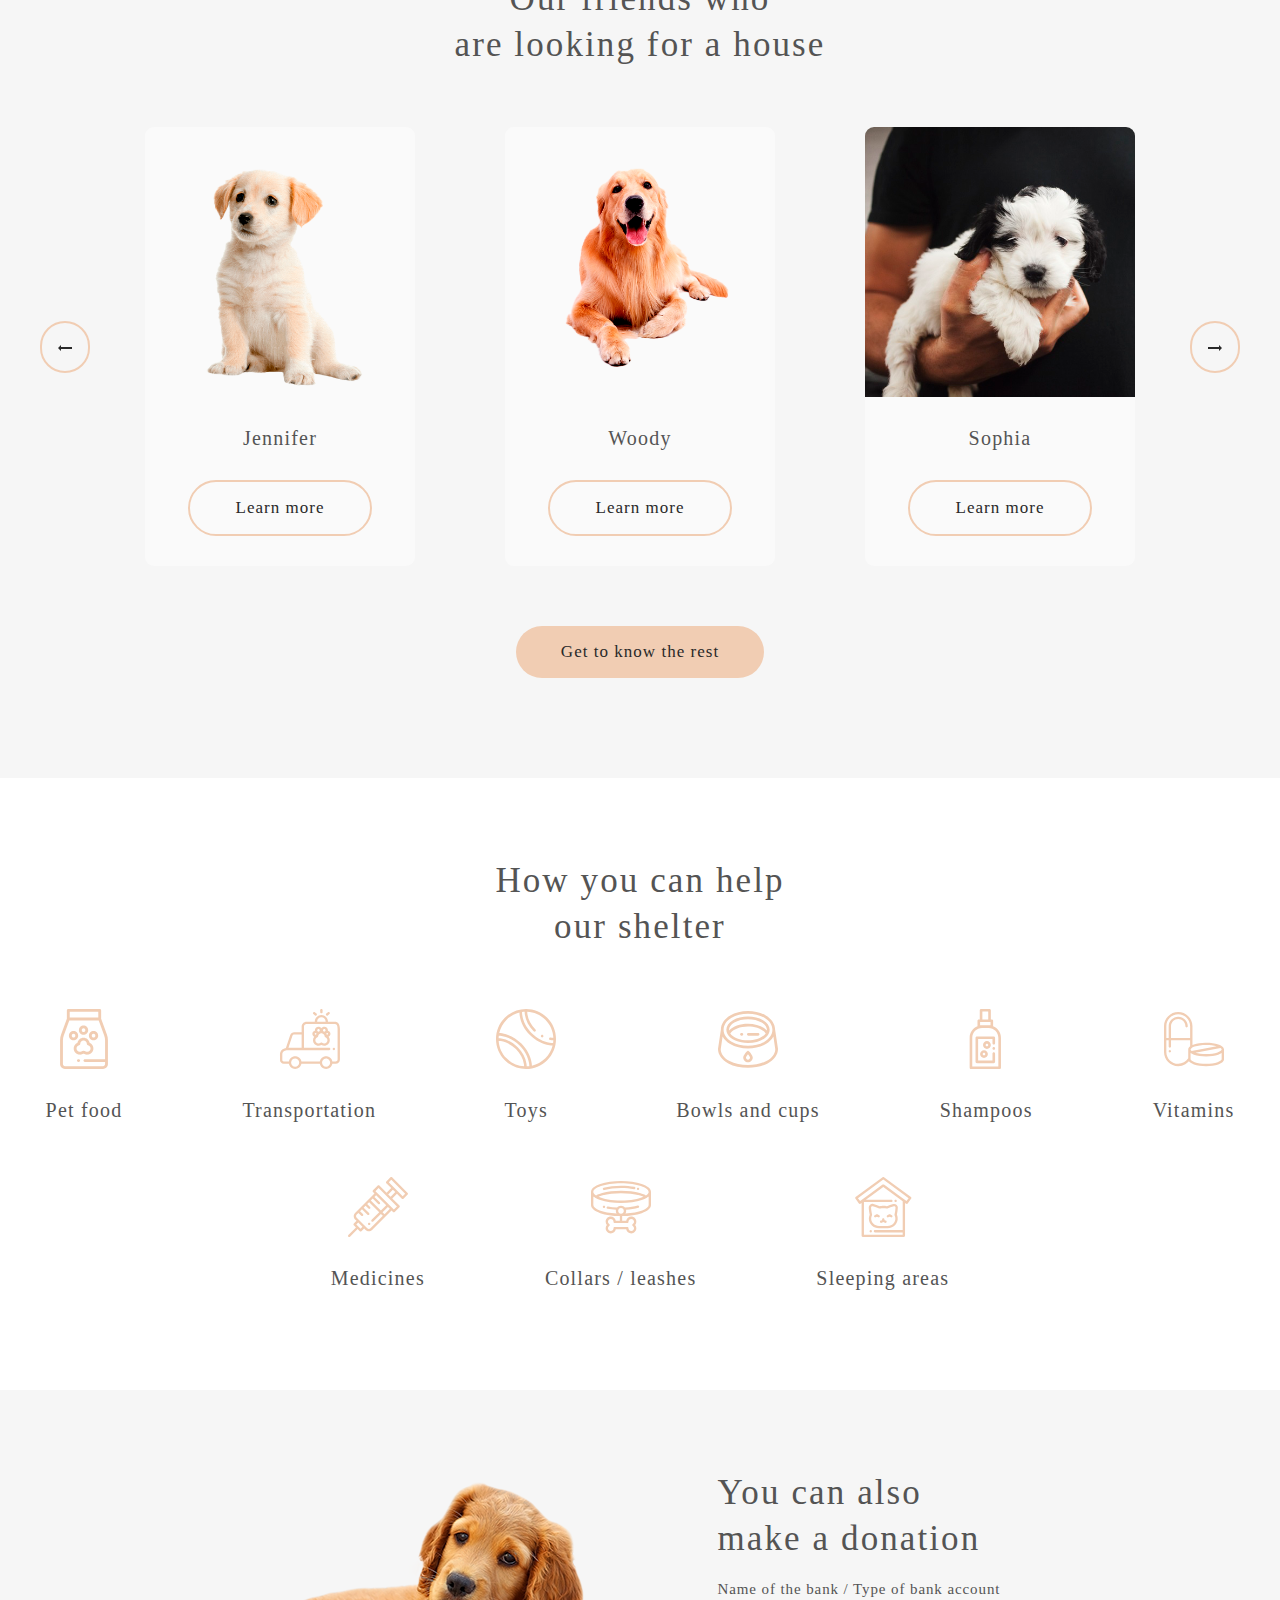
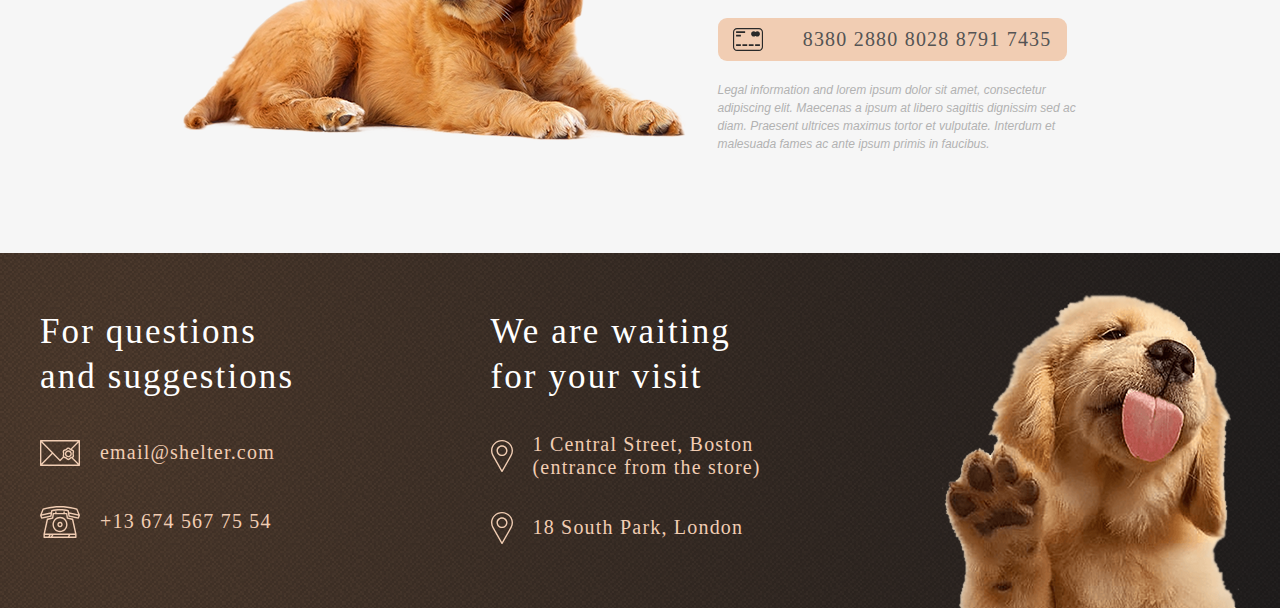
==== commit 5ea5dbf9: "fix: remove comments and small fixes" ====
--- a/shelter/pages/main/index.html
+++ b/shelter/pages/main/index.html
@@ -221,11 +221,9 @@
       </div>
     </div>
     <script src="../../js/burger.js"></script>
-    <!-- <script src="../../js/common.js"></script> -->
     <script src="../../js/pets.js" ></script>
     <script src="../../js/popup.js"></script>
     <script src="../../js/slider.js"></script>
-    <!-- <script src="./js/script.js"></script> -->
-    <!-- <script type="module" src="../../js/index.js"></script> -->
+    <script src="./js/script.js"></script>
 	</body>
 </html>--- a/shelter/pages/main/style.css
+++ b/shelter/pages/main/style.css
@@ -20,8 +20,6 @@
 
 html {
   scroll-behavior: smooth;
-  /* overflow-y: scroll;
-  overflow-y: overlay; */
 }
 
 .lock {
@@ -309,6 +307,32 @@
   flex-wrap: wrap;
   justify-content: space-between;
   width: 82.5%;
+}
+
+.cards-container.animation-right {
+  animation: elemRight 1s linear;
+}
+
+.cards-container.animation-left {
+  animation: elemLeft 1s linear;
+}
+
+@keyframes elemRight {
+  0% {
+    transform: translateX(-50%);
+  }
+  100% {
+    transform: translateX(0);
+  }
+}
+
+@keyframes elemLeft {
+  0% {
+    transform: translateX(50%);
+  }
+  100% {
+    transform: translateX(0);
+  }
 }
 
 .arrow-btn {
@@ -360,10 +384,6 @@
 }
 
 .our-friends__learn-more {
-  /* width: 11.68rem;
-  height: 3.25rem; */
-  /* max-width: 187px;
-  max-height: 52px; */
   text-align: center;
   padding: 15px 45px;
   border: 2px solid var(--color-primary);
@@ -1032,7 +1052,6 @@
   .popup__body {
     --width: 240px;
     --height: 341px;
-    /* gap: 10px; */
   }
 
   .popup__img img {
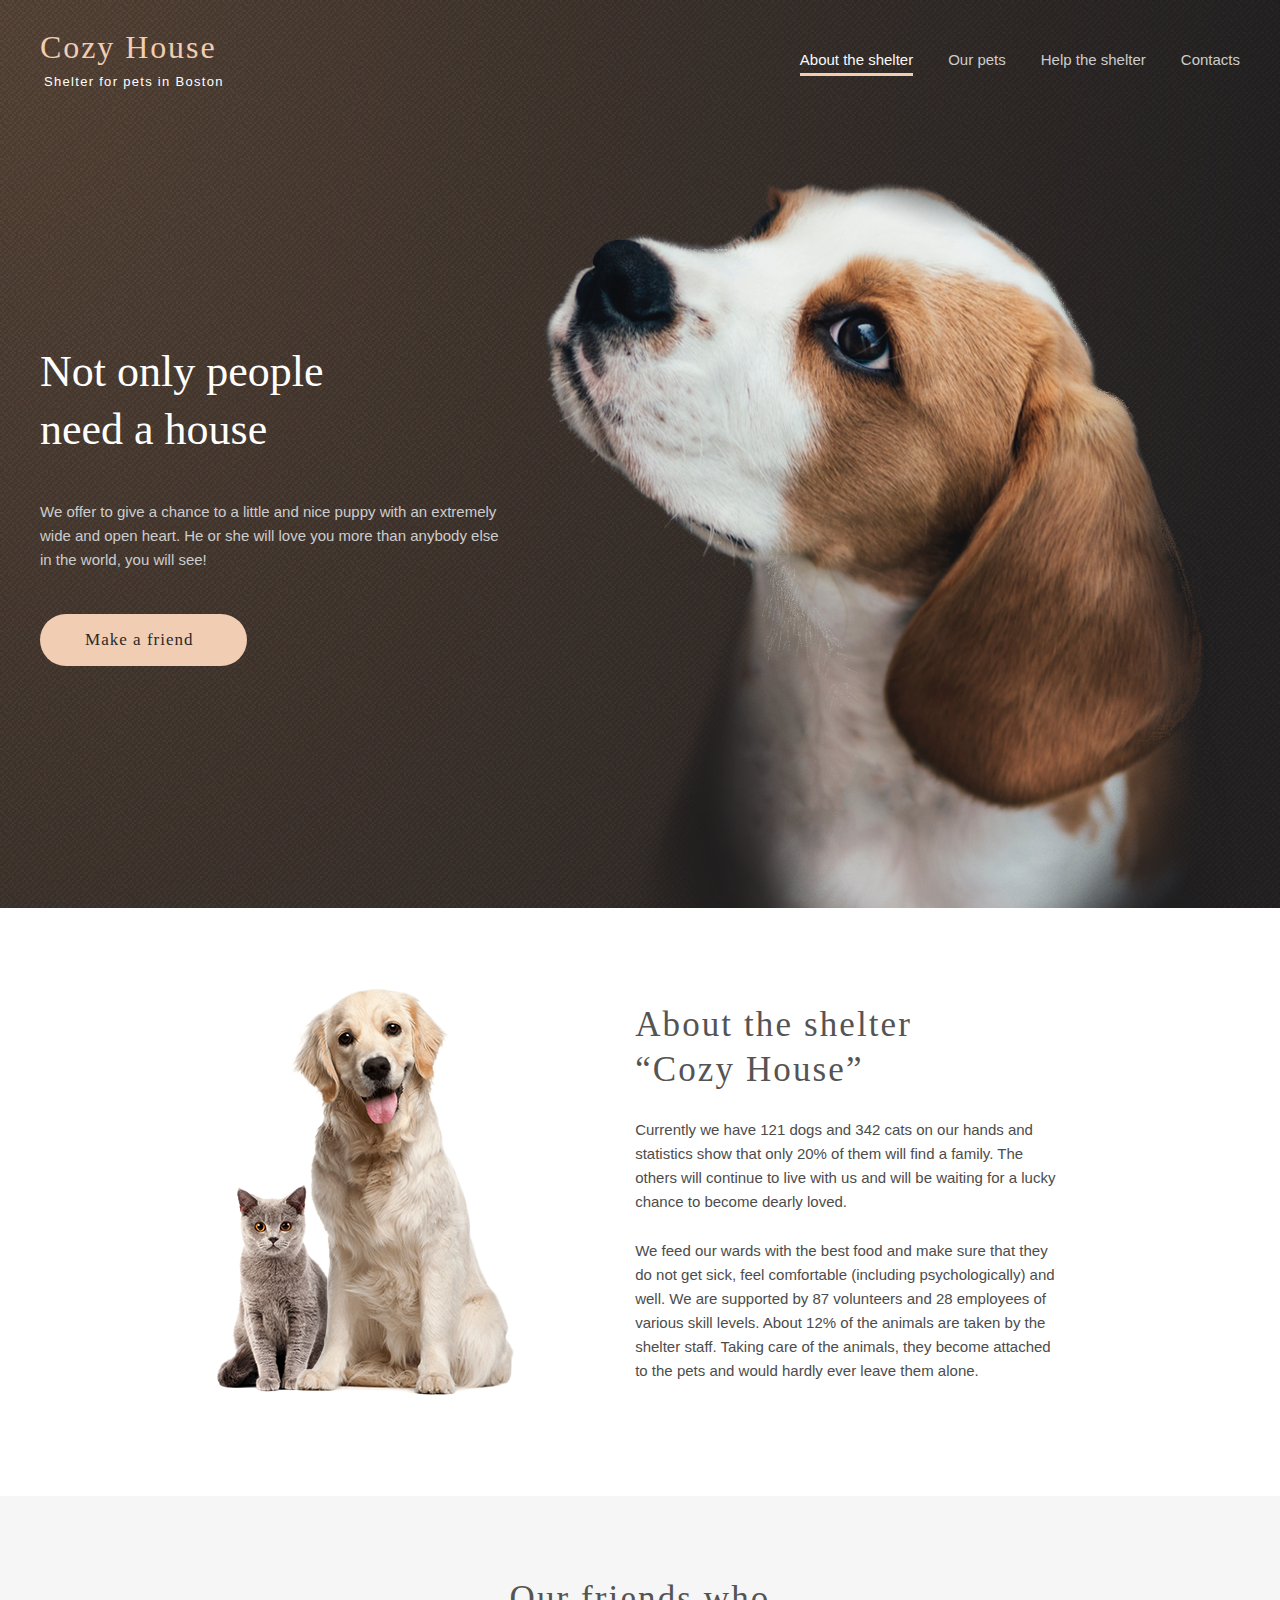
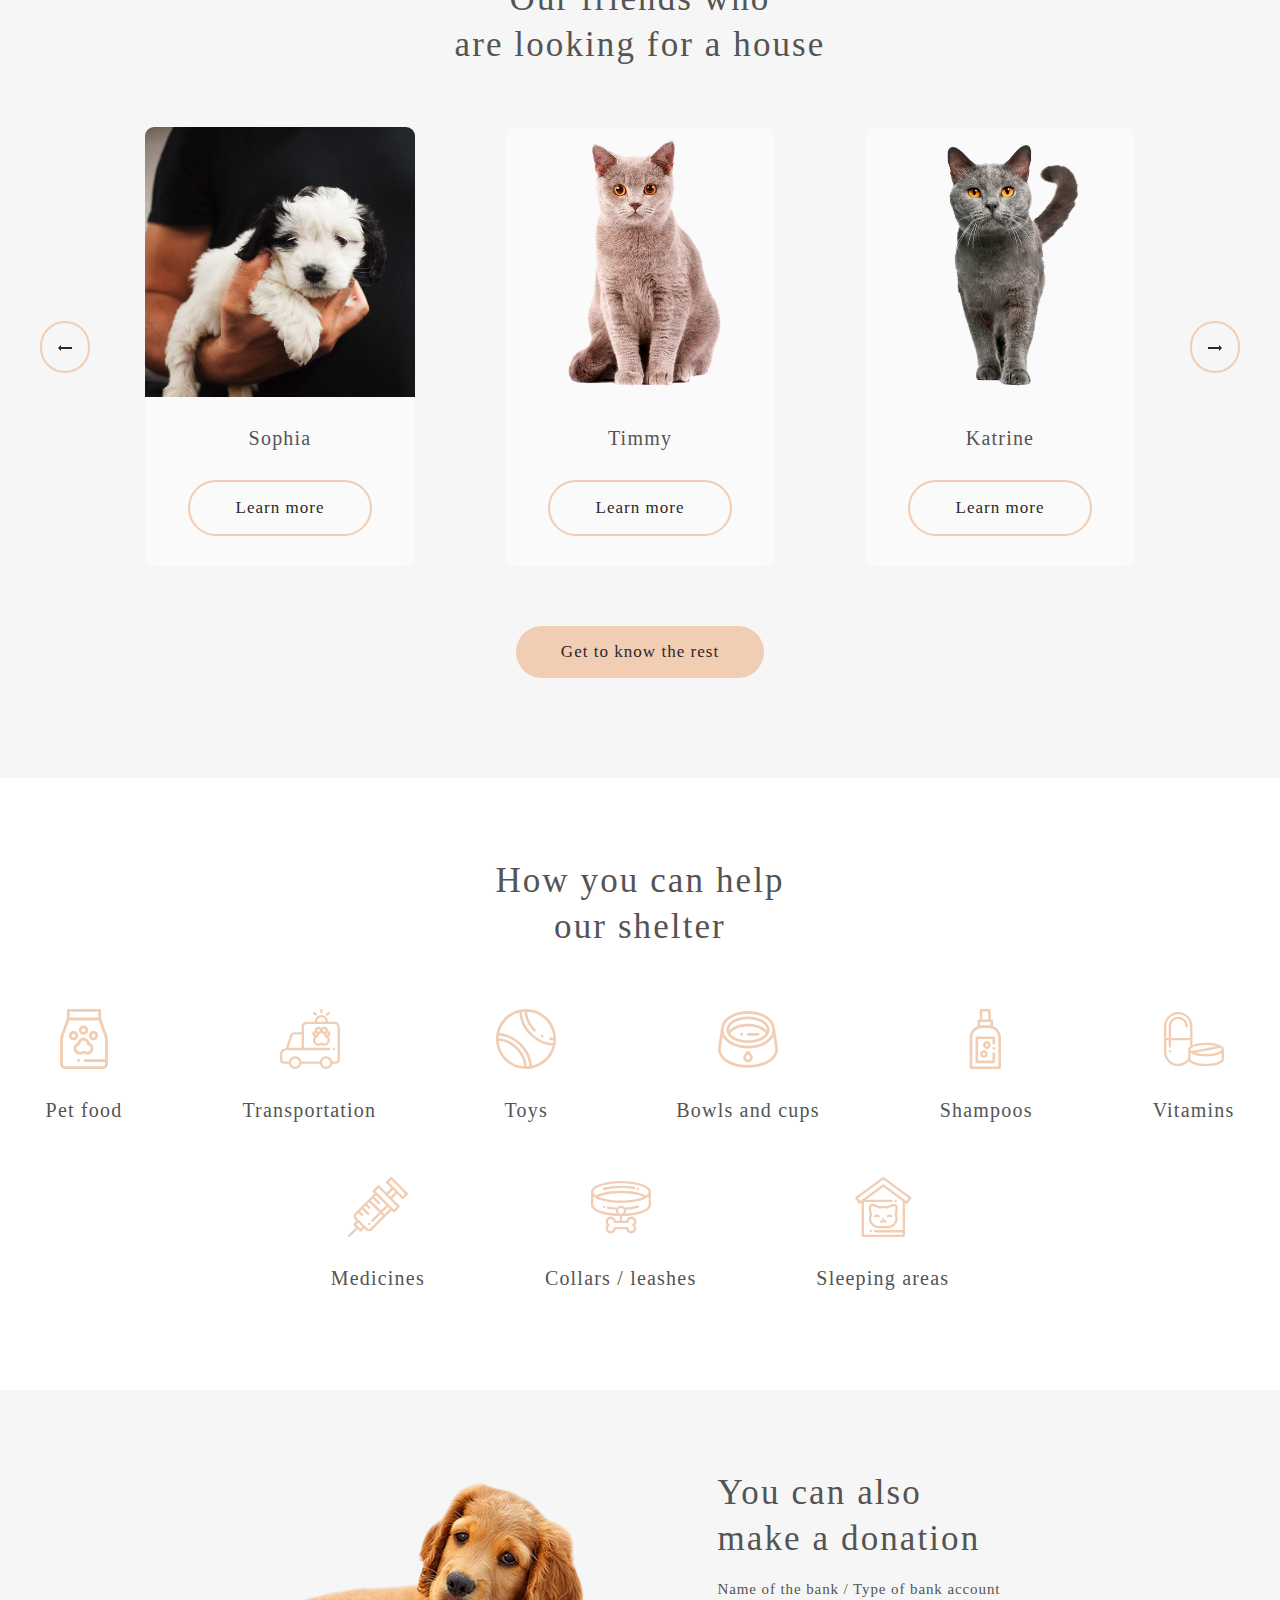
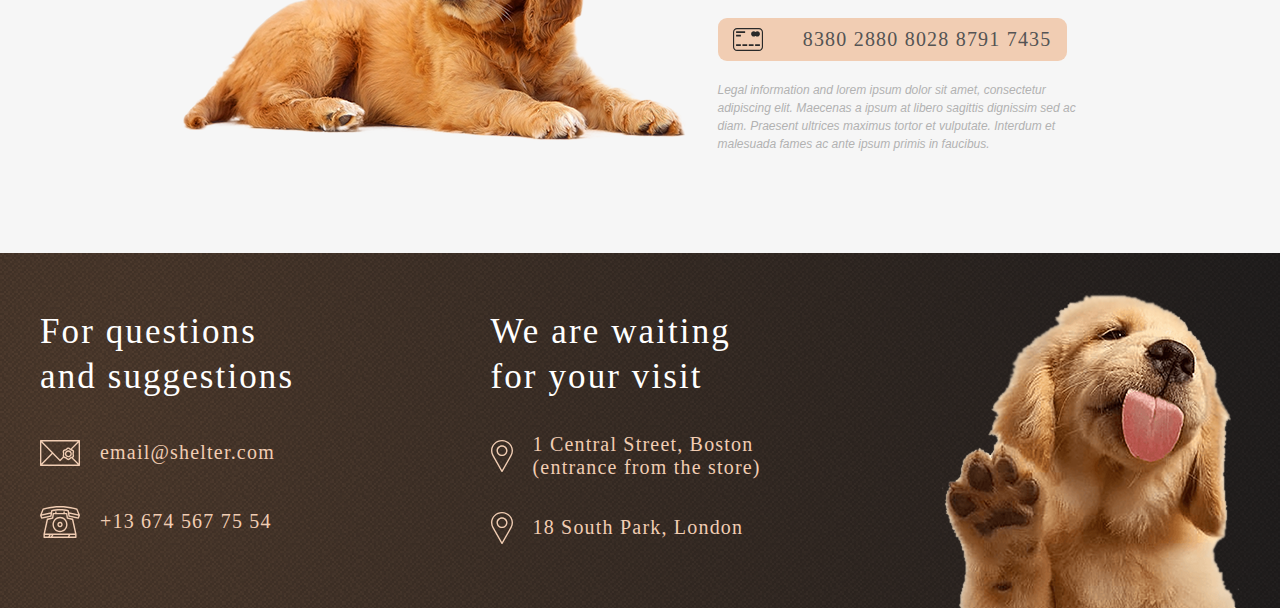
==== commit 2102fe94: "feat: add total mark" ====
--- a/shelter/pages/main/index.html
+++ b/shelter/pages/main/index.html
@@ -224,6 +224,6 @@
     <script src="../../js/pets.js" ></script>
     <script src="../../js/popup.js"></script>
     <script src="../../js/slider.js"></script>
-    <script src="./js/script.js"></script>
+    <script src="./script.js"></script>
 	</body>
 </html>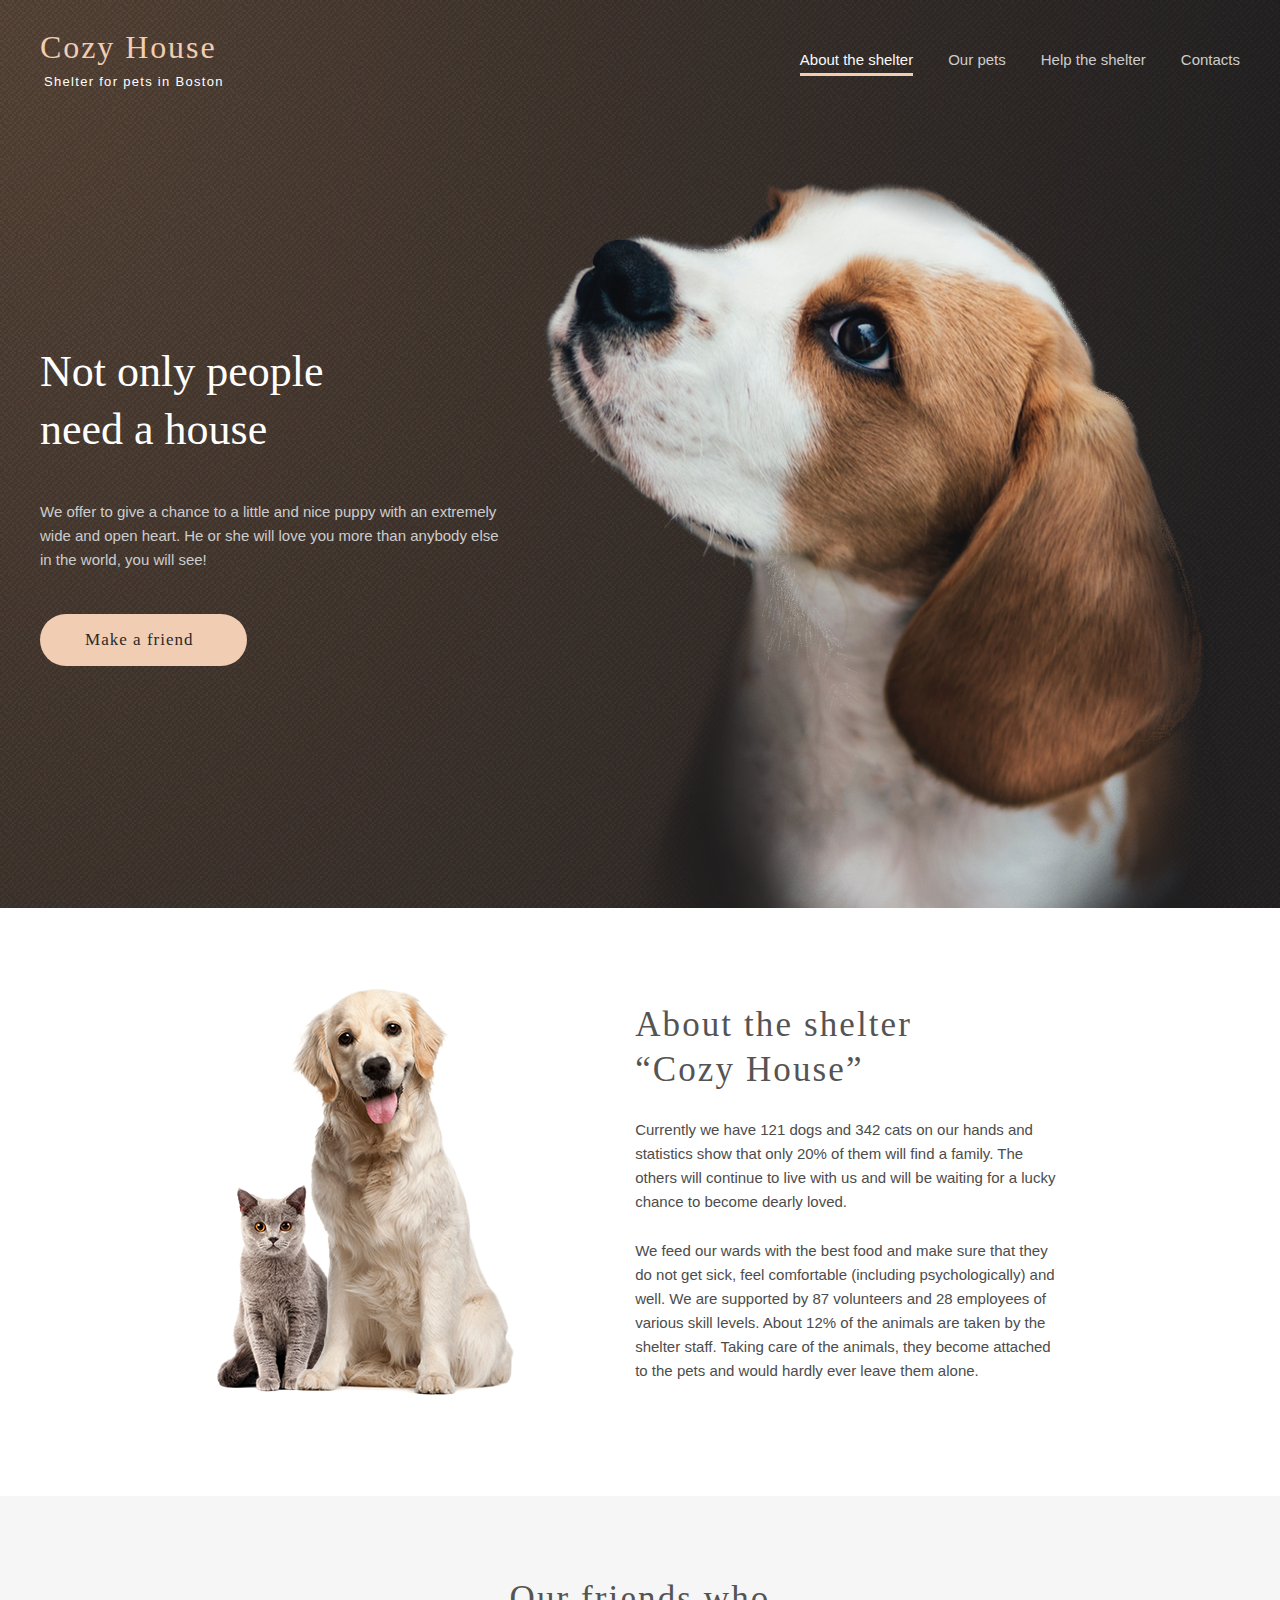
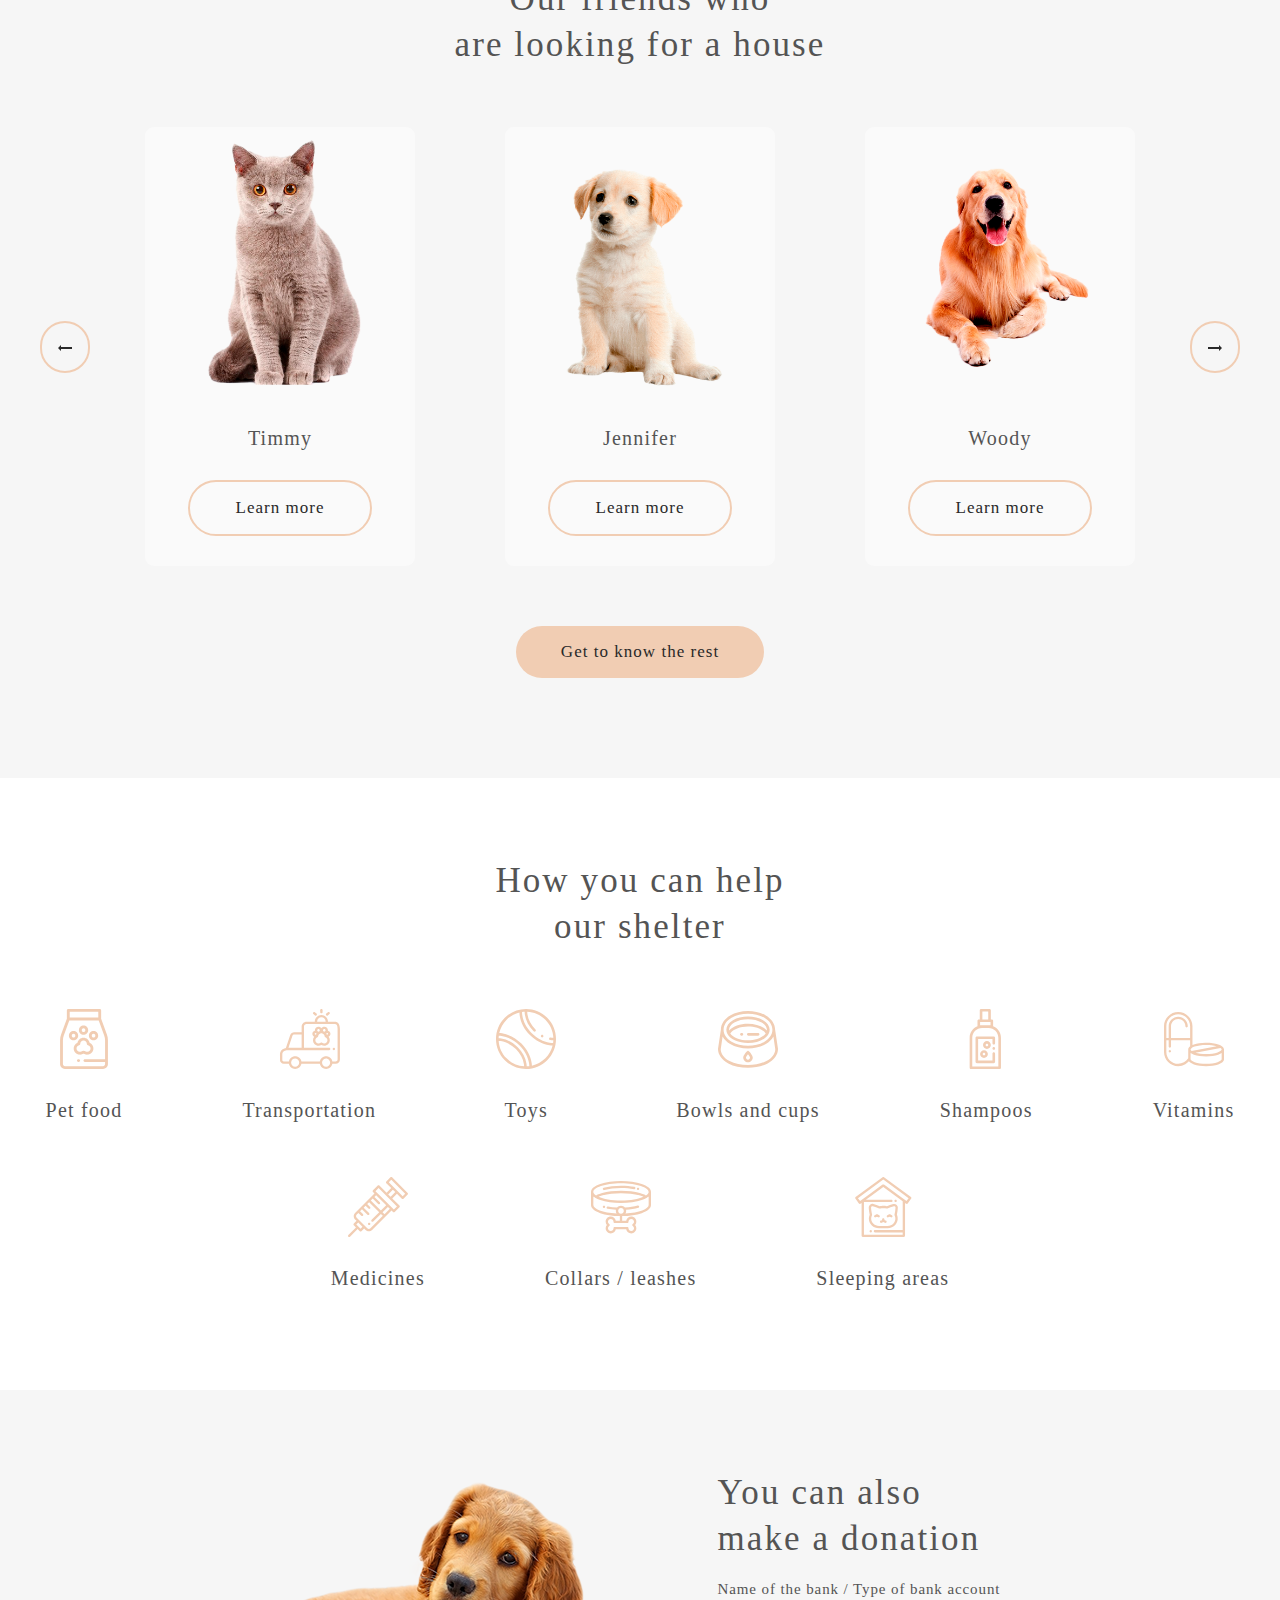
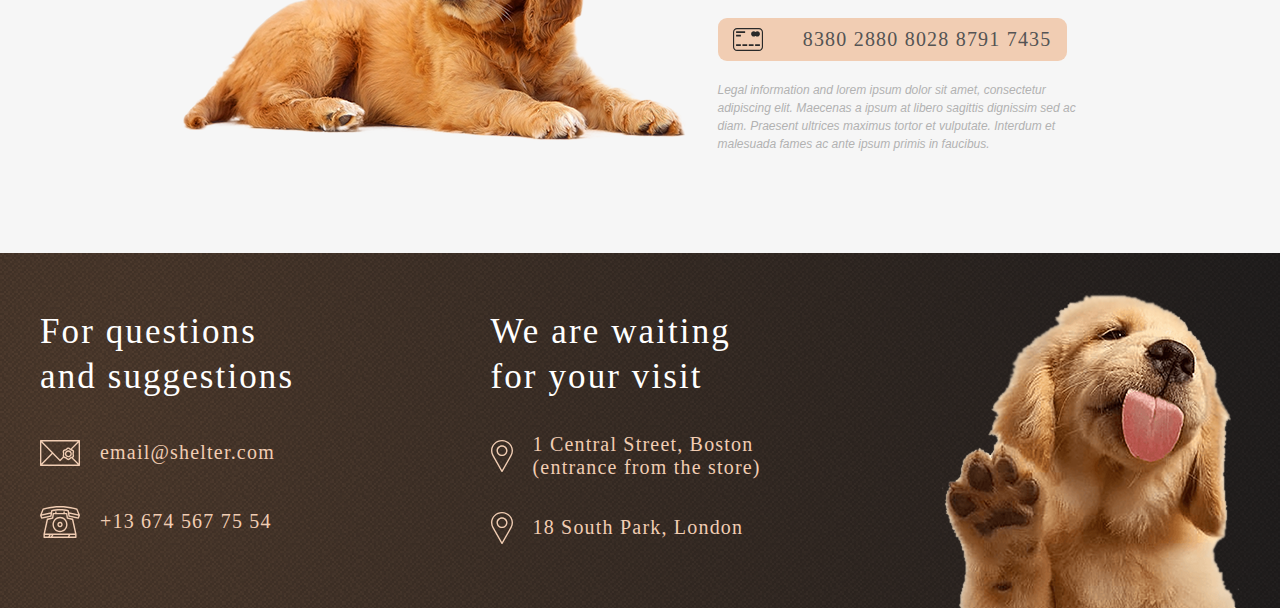
==== commit 22b5cf48: "fix: small fixes" ====
--- a/shelter/pages/main/index.html
+++ b/shelter/pages/main/index.html
@@ -82,17 +82,17 @@
               <img src="../../assets/icons/arrow-left.svg" alt="arrow left">
             </button>
             <div class="cards-container">
-              <div class="card">
+              <div class="card card1">
                 <img src="../../assets/images/pets/katrine.png" alt="Katrine" class="pets__img">
                 <h4 class="card-name name">Katrine</h4>
                 <button class="our-friends__learn-more">Learn more</button>
               </div>
-              <div class="card">
+              <div class="card card2">
                 <img src="../../assets/images/pets/jennifer.png" alt="Jennifer" class="pets__img">
                 <h4 class="card-name name">Jennifer</h4>
                 <button class="our-friends__learn-more">Learn more</button>
               </div>
-              <div class="card">
+              <div class="card card3">
                 <img src="../../assets/images/pets/woody.png" alt="Woody" class="pets__img">
                 <h4 class="card-name name">Woody</h4>
                 <button class="our-friends__learn-more">Learn more</button>
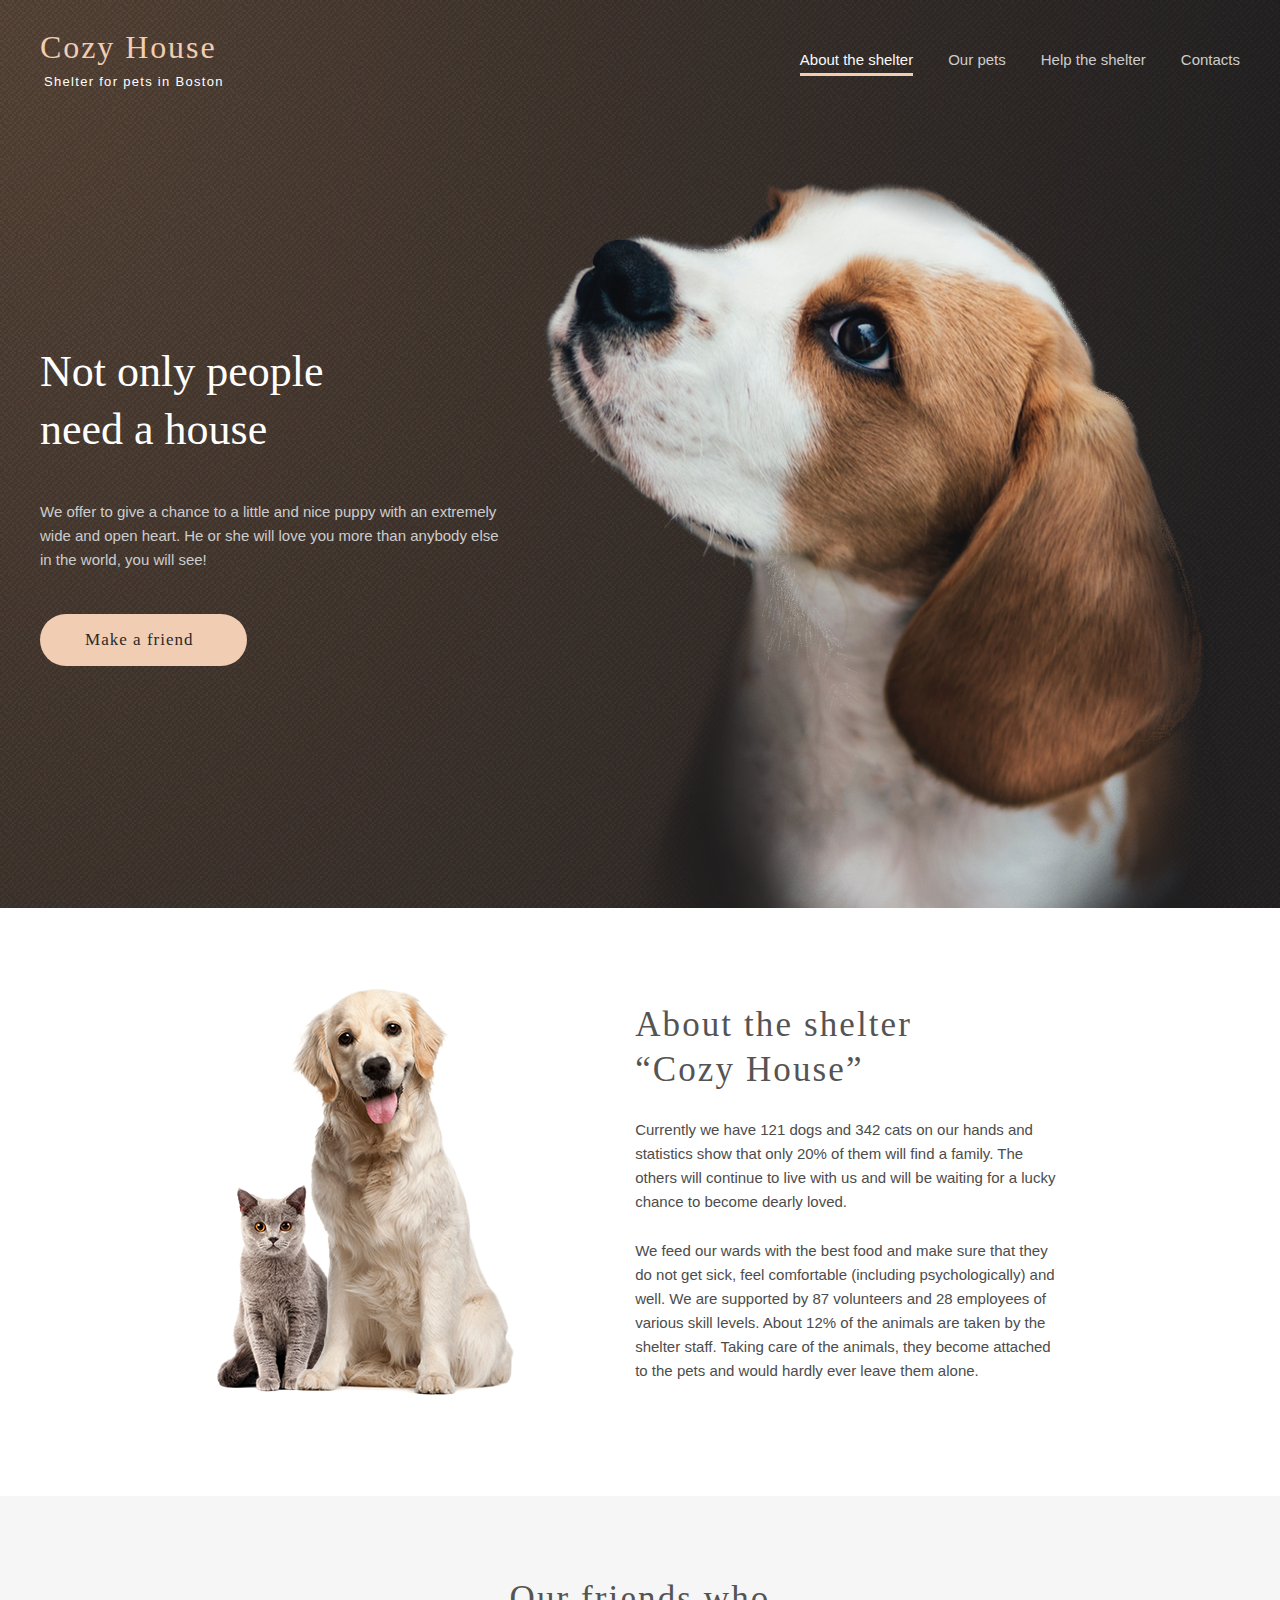
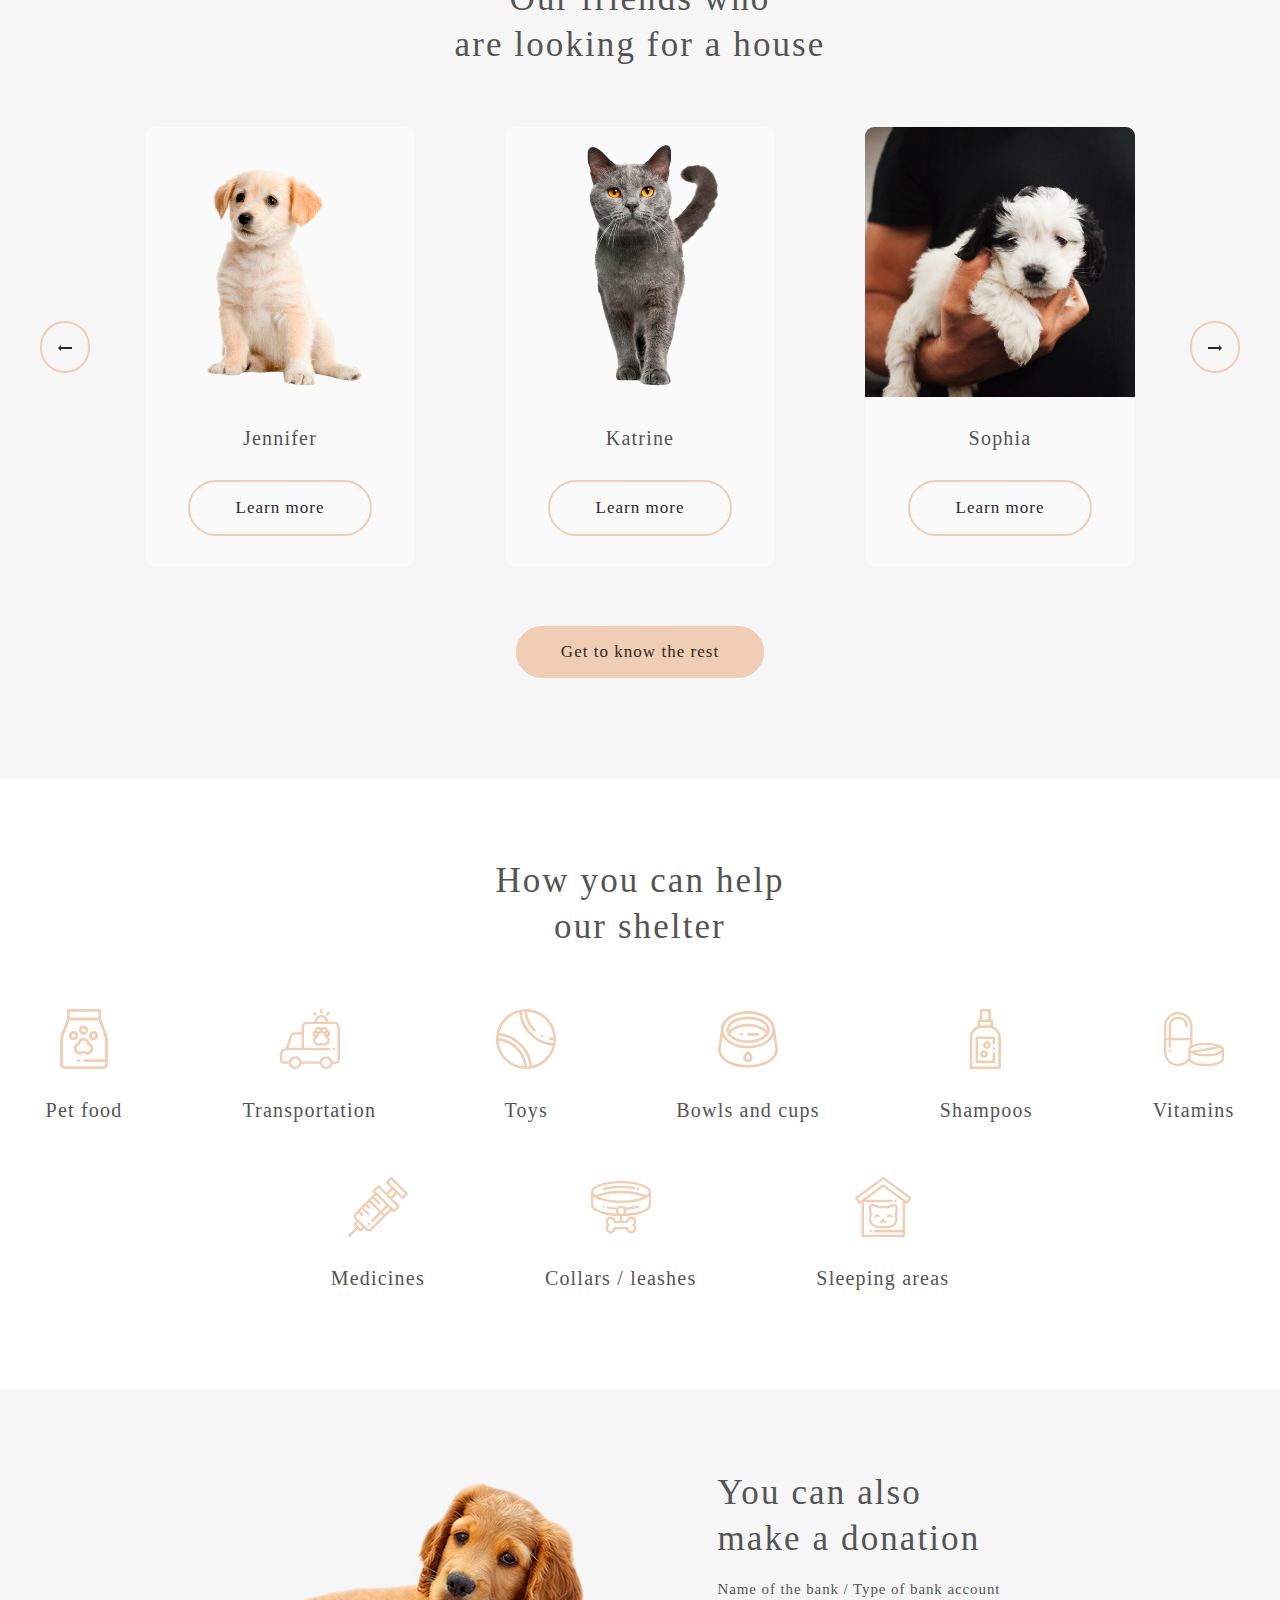
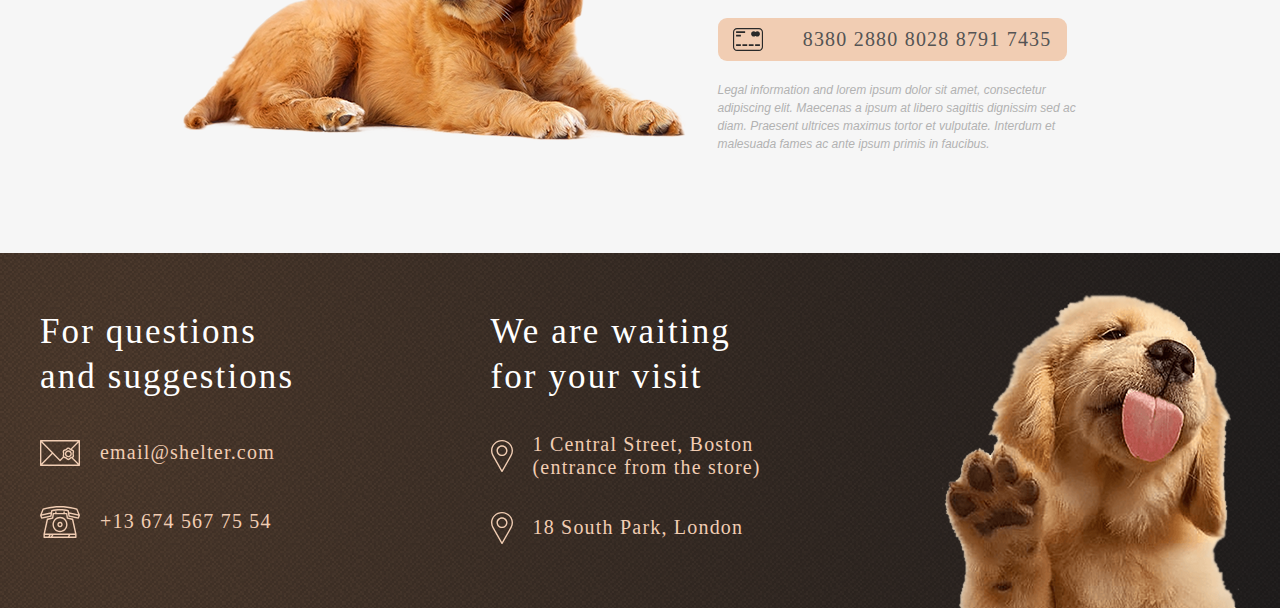
==== commit 7a077a1e: "fix: small fixes" ====
--- a/shelter/pages/main/index.html
+++ b/shelter/pages/main/index.html
@@ -82,17 +82,17 @@
               <img src="../../assets/icons/arrow-left.svg" alt="arrow left">
             </button>
             <div class="cards-container">
-              <div class="card card1">
+              <div class="card">
                 <img src="../../assets/images/pets/katrine.png" alt="Katrine" class="pets__img">
                 <h4 class="card-name name">Katrine</h4>
                 <button class="our-friends__learn-more">Learn more</button>
               </div>
-              <div class="card card2">
+              <div class="card">
                 <img src="../../assets/images/pets/jennifer.png" alt="Jennifer" class="pets__img">
                 <h4 class="card-name name">Jennifer</h4>
                 <button class="our-friends__learn-more">Learn more</button>
               </div>
-              <div class="card card3">
+              <div class="card">
                 <img src="../../assets/images/pets/woody.png" alt="Woody" class="pets__img">
                 <h4 class="card-name name">Woody</h4>
                 <button class="our-friends__learn-more">Learn more</button>
